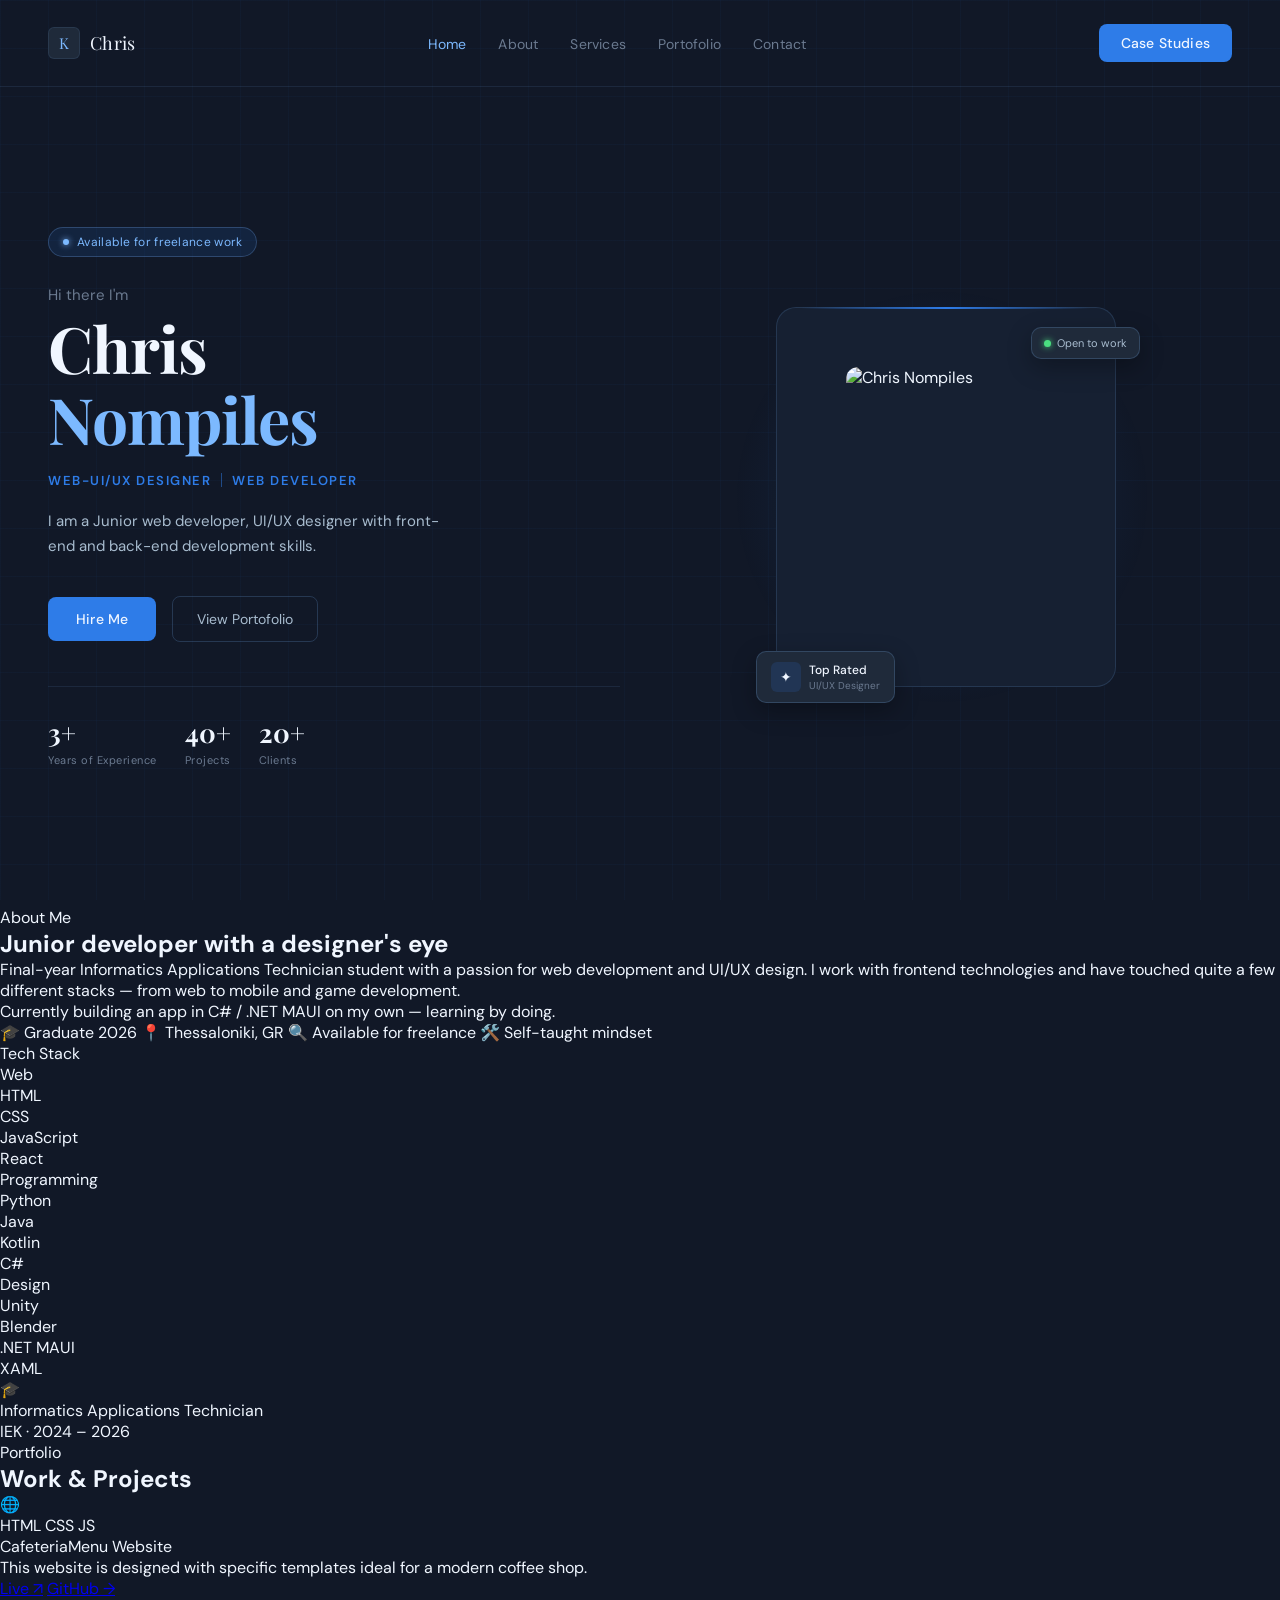
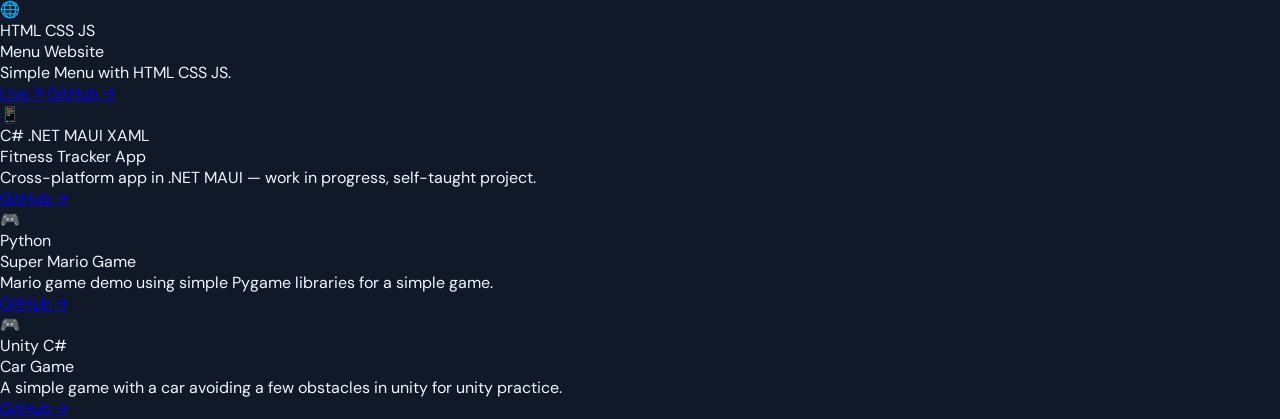
==== index.html @ e045b1a7 "add portofolio section and connect links ul class" ====
<!DOCTYPE html>
<html lang="en">
<head>
    <meta charset="UTF-8">
    <meta name="viewport" content="width=device-width, initial-scale=1.0">
    <title>Chris Nompiles - Web Developer + Designer</title>
    <link href="https://fonts.googleapis.com/css2?family=DM+Sans:wght@300;400;500;600&family=Playfair+Display:wght@700&display=swap" rel="stylesheet">
    <link rel="stylesheet" href="style.css">
</head>

<body>

    <!-- Navbar -->
    <nav>
        <div class="nav-logo">
            <div class="logo-mark">K</div>
            <span class="logo-text">Chris</span>
        </div>

        <ul class="nav-links">
            <li><a href="#" class="active">Home</a></li>
            <li><a href="#about">About</a></li>
            <li><a href="#">Services</a></li>
            <li><a href="#portofolio">Portofolio</a></li>
            <li><a href="#">Contact</a></li>
        </ul>

        <button class="nav-cta">Case Studies</button>
    </nav>

    <!-- Hero Section -->
    <section class="hero">
        <div class="hero-left">
            <div class="hero-tag">Available for freelance work</div>
            <p class="hero-greeting">Hi there I'm</p>
            <h1 class="hero-name">Chris <br><span>Nompiles</span></h1>
            
            <div class="hero-role">
                <span>Web-UI/UX Designer</span>
                <div class="role-divider"></div>
                <span>Web Developer</span>
            </div>
            <p class="hero-desc">I am a Junior web developer, UI/UX designer with front-end and back-end development skills.</p>
            
            <div class="hero-buttons">
                <button class="btn-primary">Hire Me</button>
                <button class="btn-ghost">View Portofolio</button>
            </div>

            <div class="hero-stats">
                <div class="stat-item">
                    <span class="stat-num">3+</span>
                    <span class="stat-label">Years of Experience</span>
                </div>

                <div class="stat-item">
                    <span class="stat-num">40+</span>
                    <span class="stat-label">Projects</span>
                </div>

                <div class="stat-item">
                    <span class="stat-num">20+</span>
                    <span class="stat-label">Clients</span>
                </div>   
            </div>
        </div>

        <div class="hero-right">
            <div class="avatar-frame">
                <div class="avatar-bg"></div>
                <div class="avatar-placeholder">
                    <img src="images/MyPhoto.jpg" class="avatar-img" alt="Chris Nompiles">
                </div>
                <div class="badge-float">
                    <div class="badge-icon">✦</div>
                    <div class="badge-text">
                        <span class="badge-title">Top Rated</span>
                        <span class="badge-sub">UI/UX Designer</span>
                    </div>
                </div>
                <div class="badge-float2">
                    <div class="dot-green"></div>
                    <span class="available-text">Open to work</span>
                </div>
            </div>
        </div>
    </section>

    <!-- about section -->

    <section class="about" id="about">
        <div class="about-left">
            <div class="section-label">About Me</div>
            <h2>Junior developer with a <span>designer's eye</span></h2>
            <p>Final-year Informatics Applications Technician student with a passion for web development and UI/UX design. I work with frontend technologies and have touched quite a few different stacks — from web to mobile and game development.</p>
            <p>Currently building an app in C# / .NET MAUI on my own — learning by doing.</p>
            <div class="about-tags">
                <span class="tag">🎓 Graduate 2026</span>
                <span class="tag">📍 Thessaloniki, GR</span>
                <span class="tag">🔍 Available for freelance</span>
                <span class="tag">🛠️ Self-taught mindset</span>
            </div>
        </div>

        <div class="about-right">
            <div class="skills-title">Tech Stack</div>

            <div class="skill-group">
                <div class="skill-group-label">Web</div>
                <div class="skill-chips">
                    <div class="skill-chip"><div class="skill-dot"></div>HTML</div>
                    <div class="skill-chip"><div class="skill-dot"></div>CSS</div>
                    <div class="skill-chip"><div class="skill-dot"></div>JavaScript</div>
                    <div class="skill-chip"><div class="skill-dot"></div>React</div>
                </div>
            </div>

            <div class="skill-group">
                <div class="skill-group-label">Programming</div>
                <div class="skill-chips">
                    <div class="skill-chip"><div class="skill-dot"></div>Python</div>
                    <div class="skill-chip"><div class="skill-dot"></div>Java</div>
                    <div class="skill-chip"><div class="skill-dot"></div>Kotlin</div>
                    <div class="skill-chip"><div class="skill-dot"></div>C#</div>
                </div>
            </div>

            <div class="skill-group">
                <div class="skill-group-label">Design</div>
                <div class="skill-chips">
                    <div class="skill-chip"><div class="skill-dot"></div>Unity</div>
                    <div class="skill-chip"><div class="skill-dot"></div>Blender</div>
                    <div class="skill-chip"><div class="skill-dot"></div>.NET MAUI</div>
                    <div class="skill-chip"><div class="skill-dot"></div>XAML</div>
                </div>
            </div>

            <div class="edu-card">
                <div class="edu-icon">🎓</div>
                <div class="edu-info">
                    <div class="edu-title">Informatics Applications Technician</div>
                    <div class="edu-sub">IEK · 2024 – 2026</div>
                </div>
            </div>
        </div>
    </section>

    <!-- Portοfolio section -->
    <section class="portofolio" id="portofolio">
        <div class="portofolio-header">
            <div>
                <div class="section-label">Portfolio</div>
                <h2>Work &amp; <span>Projects</span></h2>
            </div>
        </div>

        <div class="portofolio-grid">

            <!-- project 1 -->
            
            <div class="project-card">
                <div class="project-thumb c1">
                    <div class="thumb-icon">🌐</div>
                    <div class="project-thumb-overlay"></div>
                </div>
                <div class="project-info">
                    <div class="project-tags">
                        <span class="project-tag">HTML</span>
                        <span class="project-tag">CSS</span>
                        <span class="project-tag">JS</span>
                    </div>
                    <div class="project-title">CafeteriaMenu Website</div>

                    <div class="project-desc">This website is designed with specific templates ideal for a modern coffee shop.</div>
                    <div class="project-links">
                        <a href="https://web-cafeteria-menu.netlify.app/" class="project-link">Live ↗</a>
                        <a href="https://github.com/CNompiles/CafeteriaMenu" class="project-link secondary">GitHub →</a>
                    </div>
                </div>
            </div>

            <!-- project 2 -->
            
            <div class="project-card">
                <div class="project-thumb c2">
                    <div class="thumb-icon">🌐</div>
                    <div class="project-thumb-overlay"></div>
                </div>
                <div class="project-info">
                    <div class="project-tags">
                        <span class="project-tag">HTML</span>
                        <span class="project-tag">CSS</span>
                        <span class="project-tag">JS</span>
                    </div>
                    <div class="project-title">Menu Website</div>

                    <div class="project-desc">Simple Menu with HTML CSS JS.</div>
                    <div class="project-links">
                        <a href="https://project-our-menu.netlify.app/" class="project-link">Live ↗</a>
                        <a href="https://github.com/CNompiles/ProjectOurMenu" class="project-link secondary">GitHub →</a>
                    </div>
                </div>
            </div>
            
            <!-- project 3 -->
            
            <div class="project-card">
                <div class="project-thumb c3">
                    <div class="thumb-icon">📱</div>
                    <div class="project-thumb-overlay"></div>
                </div>
                <div class="project-info">
                    <div class="project-tags">
                        <span class="project-tag">C#</span>
                        <span class="project-tag">.NET MAUI</span>
                        <span class="project-tag">XAML</span>
                    </div>
                    <div class="project-title">Fitness Tracker App</div>

                    <div class="project-desc">Cross-platform app in .NET MAUI — work in progress, self-taught project.</div>
                    <div class="project-links">
                        <a href="https://github.com/CNompiles/FitnessApp" class="project-link">GitHub →</a>
                    </div>
                </div>
            </div>

            <!-- project 4 -->
            
            <div class="project-card">
                <div class="project-thumb c4">
                    <div class="thumb-icon">🎮</div>
                    <div class="project-thumb-overlay"></div>
                </div>
                <div class="project-info">
                    <div class="project-tags">
                        <span class="project-tag">Python</span>
                    </div>
                    <div class="project-title">Super Mario Game</div>

                    <div class="project-desc">Mario game demo using simple Pygame libraries for a simple game.</div>
                    <div class="project-links">
                        <a href="https://github.com/CNompiles/MarioGame" class="project-link">GitHub →</a>
                    </div>
                </div>
            </div>

            <!-- project 5 -->
            
            <div class="project-card">
                <div class="project-thumb c5">
                    <div class="thumb-icon">🎮</div>
                    <div class="project-thumb-overlay"></div>
                </div>
                <div class="project-info">
                    <div class="project-tags">
                        <span class="project-tag">Unity</span>
                        <span class="project-tag">C#</span>
                    </div>
                    <div class="project-title">Car Game</div>

                    <div class="project-desc">A simple game with a car avoiding a few obstacles in unity for unity practice.</div>
                    <div class="project-links">
                        <a href="https://github.com/CNompiles/UnityDemoCar" class="project-link">GitHub →</a>
                    </div>
                </div>
            </div>
        </div>
    </section>
</body>
</html>
---- style.css ----
/* css variables */

:root {
    --bg-primary: #111827;
    --bg-secondary: #1F2A3A;
    --bg-card: #162032;
    --accent: #2E7CE8;
    --accent-light: #7CB9FF;
    --text-primary: #F0F6FF;
    --text-muted: #6B7A90;
    --text-mid: #A8BCCF;
}

/* reset and base */

*, *::before, *::after {
    margin: 0;
    padding: 0;
    box-sizing: border-box;
}

/* body */

body {
    background: var(--bg-primary);
    color: var(--text-primary);
    font-family: 'DM Sans', sans-serif;
    min-height: 100vh;
    overflow-x: hidden;
}

/*  Subtle grid background */

body::before {
    content: "";
    position: fixed;
    inset: 0;
    background-image: 
        linear-gradient(to right, rgba(46, 124, 232, 0.04) 1px, transparent 1px),
        linear-gradient(to bottom, rgba(46, 124, 232, 0.04) 1px, transparent 1px);
    background-size: 48px 48px;
    pointer-events: none;
    z-index: 0;
}

/* nav */

nav {
    position: relative;
    z-index: 10;
    display: flex;
    align-items: center;
    justify-content: space-between;
    padding: 24px 48px;
    border-bottom: 0.5px solid rgba(124, 185, 255, 0.1);
}

.nav-logo {
    display: flex;
    align-items: center;
    gap: 10px;
}

.logo-mark {
    width: 32px;
    height: 32px;
    background: var(--bg-secondary);
    border: 0.5px solid rgba(124, 185, 255, 0.1);
    border-radius: 6px;
    display: flex;
    align-items: center;
    justify-content: center;
    font-family: 'Playfair Display', serif;
    font-size: 15px;
    color: var(--accent-light);
}

.logo-text {
    font-family: 'Playfair Display', serif;
    font-size: 18px;
    color: var(--text-primary);
    letter-spacing: 0.3px;
}

.nav-links {
    display: flex;
    align-items: center;
    gap: 32px;
    list-style: none;
}

.nav-links a {
    text-decoration: none;
    font-size: 14px;
    color: var(--text-muted);
    transition: color 0.2;
    letter-spacing: 0.2px;
}

.nav-links a.active {color: var(--accent-light);}
.nav-links a:hover {color: var(--text-mid);}

.nav-cta {
    background: var(--accent);
    color: var(--text-primary);
    border: none;
    padding: 10px 22px;
    border-radius: 8px;
    font-family: 'DM Sans', sans-serif;
    font-size: 14px;
    font-weight: 500;
    cursor: pointer;
    transition: background 0.2s, transform 0.15s;
    letter-spacing: 0.2px;
}

.nav-cta:hover {
    background: #3E8CF5;
    transform: translateY(-1px);
}

/* hero */

.hero {
    position: relative;
    z-index: 1;
    display: grid;
    grid-template-columns: 1fr 1fr;
    align-items: center;
    min-height: calc(100vh - 80px);
    padding: 0 48px;
    gap: 40px;
}

 /* Glow blob behind avatar */

.hero::after {
    content: "";
    position: absolute;
    right: 10%;
    top: 50%;
    transform: translateY(-50%);
    width: 420px;
    height: 420px;
    background: radial-gradient(circle, rgba(46, 124, 232, 0.14) 0%, transparent 70%);
    pointer-events: none;
    border-radius: 50%;
}

.hero-left {
    padding: 60px 0;
}

/* hero tag */

.hero-tag {
    display: inline-flex;
    align-items: center;
    gap: 8px;
    padding: 6px 14px;
    background: rgba(46, 124, 232, 0.12);
    border: 0.5px solid rgba(124, 185, 255, 0.25);
    border-radius: 20px;
    font-size: 12px;
    color: var(--accent-light);
    letter-spacing: 0.3px;
    margin-bottom: 28px;
    animation: fadeUp 0.6s ease both;
}

.hero-tag::before {
    content: "";
    width: 6px;
    height: 6px;
    border-radius: 50%;
    background: var(--accent-light);
    box-shadow: 0 0 6px var(--accent-light);
    animation: pulse 1.5s ease infinite;
}

/* hero text */

.hero-greeting {
    font-size: 15px;
    color: var(--text-muted);
    margin-bottom: 8px;
    font-weight: 400;
    animation: fadeUp 0.6s 0.1s ease both;
}

.hero-name {
    font-family: 'Playfair Display', serif;
    font-size: clamp(42px, 5vw, 68px);
    font-weight: 700;
    line-height: 1.1;
    color: var(--text-primary);
    letter-spacing: -1px;
    margin-bottom: 18px;
    animation: fadeUp 0.6s 0.2s ease both;
}

.hero-name span {
    color: var(--accent-light);
}

.hero-role {
    display: flex;
    align-items: center;
    gap: 10px;
    font-size: 13px;
    font-weight: 600;
    letter-spacing: 1.5px;
    text-transform: uppercase;
    color: var(--accent);
    margin-bottom: 20px;
    animation: fadeUp 0.6s 0.3s ease both;
}

.role-divider {
    width: 1px;
    height: 14px;
    background: var(--accent);
    opacity: 0.5;
}

.hero-desc {
    font-size: 15px;
    line-height: 1.7;
    color: var(--text-mid);
    max-width: 400px;
    margin-bottom: 36px;
    animation: fadeUp 0.6s 0.35s ease both;
}

/* Buttons */

.hero-buttons {
    display: flex;
    align-items: center;
    gap: 16px;
    animation: fadeUp 0.6s 0.45s ease both;
}

.btn-primary {
    background: var(--accent);
    color: var(--text-primary);
    border: none;
    padding: 13px 28px;
    border-radius: 8px;
    font-family: 'DM Sans', sans-serif;
    font-size: 14px;
    font-weight: 500;
    cursor: pointer;
    transition: background 0.2s, transform 0.15s;
    letter-spacing: 0.2px;
}

.btn-primary:hover {
    background: #3E8CF5;
    transform: translateY(-1px);
}

.btn-secondary {
    background: transparent;
    color: var(--text-mid);
    border: 0.5px solid rgba(124, 185, 255, 0.2);
    padding: 13px 24px;
    border-radius: 8px;
    font-family: 'DM Sans', sans-serif;
    font-size: 14px;
    font-weight: 400;
    cursor: pointer;
    transition: background 0.2s, color 0.2s;
}

.btn-ghost {
    background: transparent;
    color: var(--text-mid);
    border: 0.5px solid rgba(124,185,255,0.2);
    padding: 13px 24px;
    border-radius: 8px;
    font-family: 'DM Sans', sans-serif;
    font-size: 14px;
    font-weight: 400;
    cursor: pointer;
    transition: border-color 0.2s, color 0.2s;
}


.btn-ghost:hover {
    background: rgba(124, 185, 255, 0.5);
    color: var(--text-primary);
}

/* stats */

.hero-stats {
    display: flex;
    gap: 28px;
    margin-top: 44px;
    padding-top: 28px;
    border-top: 0.5px solid rgba(124, 185, 255, 0.1);
    animation: fadeUp 0.6s 0.55s ease both;
}

.stat-item {
    display: flex;
    flex-direction: column;
    gap: 3px;
}

.stat-num {
    font-family: 'Playfair Display', serif;
    font-size: 26px;
    font-weight: 700;
    color: var(--text-primary);
}

.stat-label {
    font-size: 11px;
    color: var(--text-muted);
    letter-spacing: 0.5px;
}

/* Avatar card */

.hero-right {
    display: flex;
    justify-content: center;
    align-items: center;
    position: relative;
    z-index: 2;
    animation: fadeUp 0.7s 0.2s ease both;
}

.avatar-frame {
    position: relative;
    width: 340px;
    height: 380px;
}

.avatar-bg {
    position: absolute;
    inset: 0;
    background: var(--bg-card);
    border: 0.5px solid rgba(124, 185, 255, 0.15);
    border-radius: 20px;
}

.avatar-bg::before {
    content: '';
    position: absolute;
    top: -1px;
    left: 24px;
    right: 24px;
    height: 2px;
    background: linear-gradient(90deg, transparent, var(--accent), transparent);
    border-radius: 2px;
}

.avatar-placeholder {
    position: absolute;
    inset: 0;
    display: flex;
    flex-direction: column;
    align-items: center;
    justify-content: center;
    gap: 16px;
}

.avatar-circle {
    width: 120px;
    height: 120px;
    border-radius: 50%;
    background: linear-gradient(135deg, var(--bg-secondary), #253550);
    border: 2px solid rgba(124, 185, 255, 0.2);
    display: flex;
    align-items: center;
    justify-content: center;
    font-family: 'Playfair Display', serif;
    font-size: 36px;
    font-weight: 700;
    color: var(--accent-light);
}

.avatar-img {
    width: 200px;
    height: 260px;
    object-fit: cover;
    border-radius: 12px;
}

.avatar-label {
    font-size: 13px;
    color: var(--text-muted);
    font-style: italic;
}

/* Floating badges */

.badge-float {
    position: absolute;
    bottom: -16px;
    left: -20px;
    background: var(--bg-secondary);
    border: 0.5px solid rgba(124, 185, 255, 0.2);
    border-radius: 10px;
    padding: 10px 14px;
    display: flex;
    align-items: center;
    gap: 8px;
    box-shadow: 0 8px 24px rgba(0, 0, 0, 0.3);
}

.badge-icon {
    width: 30px;
    height: 30px;
    background: rgba(46, 124, 232, 0.15);
    border-radius: 6px;
    display: flex;
    align-items: center;
    justify-content: center;
    font-size: 14px;
}

.badge-text {
    display: flex;
    flex-direction: column;
    gap: 1px;
}

.badge-title {
    font-size: 12px;
    font-weight: 500;
    color: var(--text-primary);
}

.badge-sub {
    font-size: 10px;
    color: var(--text-muted);
}

.badge-float2 {
    position: absolute;
    top: 20px;
    right: -24px;
    background: var(--bg-secondary);
    border: 0.5px solid rgba(124, 185, 255, 0.2);
    border-radius: 10px;
    padding: 8px 12px;
    display: flex;
    align-items: center;
    gap: 6px;
    box-shadow: 0 8px 24px rgba(0, 0, 0, 0.3);
}

.dot-green {
    width: 7px;
    height: 7px;
    border-radius: 50%;
    background: #4ade80;
    box-shadow: 0 0 6px #4ade80;
}

.available-text {
    font-size: 11px;
    color: var(--text-mid);
}

/* Animations */

@keyframes fadeUp {
    from {
        opacity: 0;
        transform: translateY(16px);
}
    to {
        opacity: 1;
        transform: translateY(0);
    }
}

@keyframes pulse {
    0%, 100% { opacity: 1; }
    50%       { opacity: 0.4; }
}
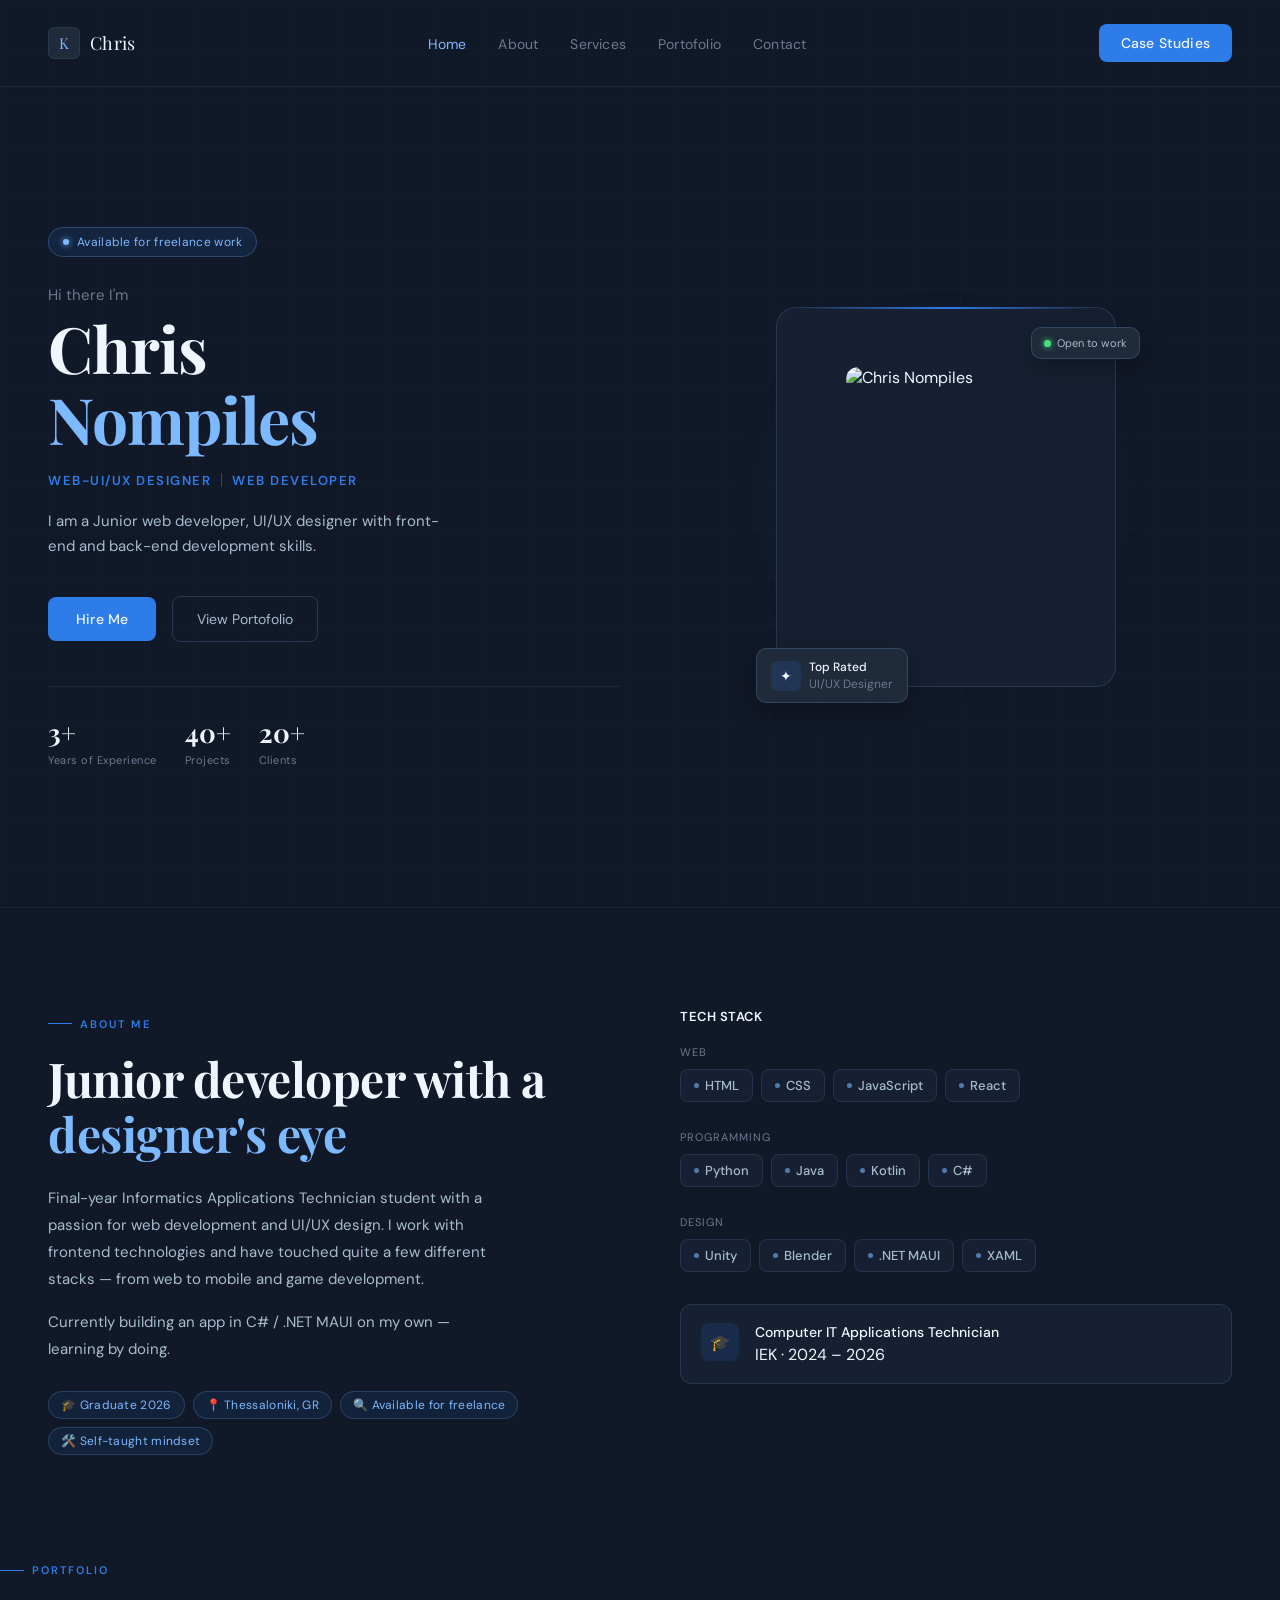
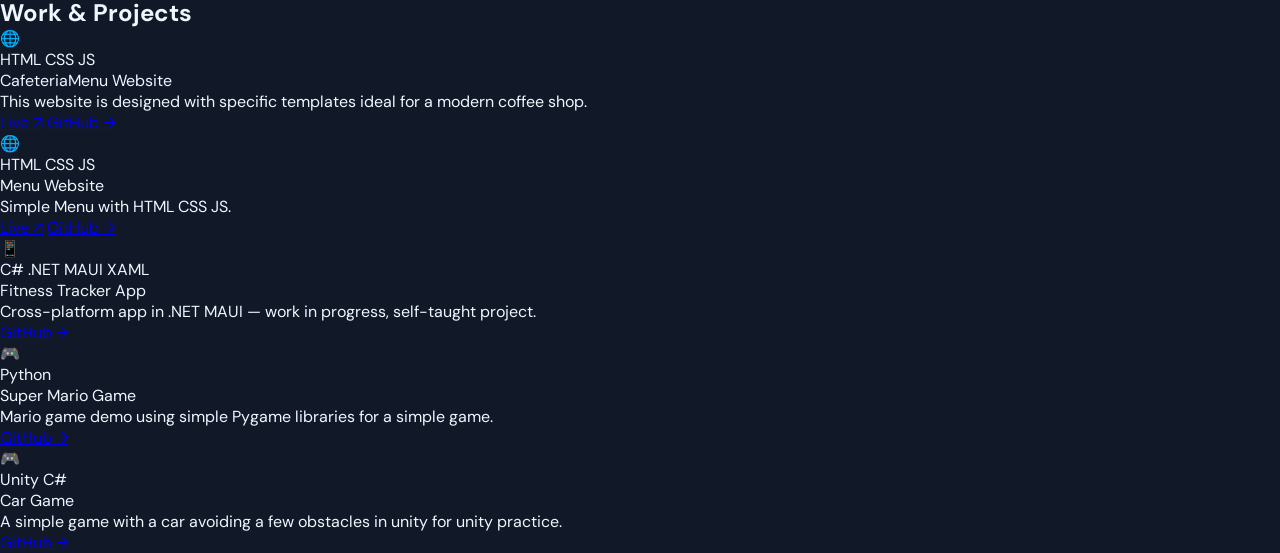
==== commit 9e2ac6ac: "Edit edu sub" ====
--- a/index.html
+++ b/index.html
@@ -138,7 +138,7 @@
             <div class="edu-card">
                 <div class="edu-icon">🎓</div>
                 <div class="edu-info">
-                    <div class="edu-title">Informatics Applications Technician</div>
+                    <div class="edu-title">Computer IT Applications Technician</div>
                     <div class="edu-sub">IEK · 2024 – 2026</div>
                 </div>
             </div>
--- a/style.css
+++ b/style.css
@@ -483,4 +483,166 @@
 @keyframes pulse {
     0%, 100% { opacity: 1; }
     50%       { opacity: 0.4; }
-}+}
+
+/* About Section */
+
+.about {
+    position: relative;
+    z-index: 1;
+    padding: 100px 48px;
+    display: grid;
+    grid-template-columns: 1fr 1fr;
+    gap: 80px;
+    align-items: start;
+    border-top: 0.5px solid rgba(124, 185, 255, 0.08);
+}
+
+.section-label {
+    display: inline-flex;
+    align-items: center;
+    gap: 8px;
+    font-size: 11px;
+    font-weight: 600;
+    letter-spacing: 2px;
+    text-transform: uppercase;
+    color: var(--accent);
+    margin-bottom: 20px;
+}
+
+.section-label::before {
+    content: "";
+    width: 24px;
+    height: 1px;
+    background: var(--accent);
+}
+
+.about-left h2 {
+    font-family: 'Playfair Display', serif;
+    font-size: clamp(32px, 4vw, 48px);
+    line-height: 1.15;
+    letter-spacing: -0.5px;
+    margin-bottom: 24px;
+    color: var(--text-primary);
+}
+
+.about-left h2 span {
+    color: var(--accent-light);
+}
+
+.about-left p {
+    font-size: 15px;
+    line-height: 1.8;
+    color: var(--text-mid);
+    margin-bottom: 16px;
+    max-width: 460px;
+}
+
+.about-tags {
+    display: flex;
+    flex-wrap: wrap;
+    gap: 8px;
+    margin-top: 28px;
+}
+
+.tag {
+    padding: 5px 12px;
+    background: rgba(46, 124, 232, 0.1);
+    border: 0.5px solid rgba(124, 185, 255, 0.2);
+    border-radius: 20px;
+    font-size: 12px;
+    color: var(--accent-light);
+    letter-spacing: 0.3px;
+}
+
+.skills-title {
+    font-size: 13px;
+    font-weight: 600;
+    color: var(--text-primary);
+    letter-spacing: 0.5px;
+    margin-bottom: 20px;
+    text-transform: uppercase;
+}
+
+.skill-group {
+    margin-bottom: 28px;
+}
+
+.skill-group-label {
+    font-size: 11px;
+    color: var(--text-muted);
+    letter-spacing: 1px;
+    text-transform: uppercase;
+    margin-bottom: 10px;
+}
+
+.skill-chips {
+    display: flex;
+    flex-wrap: wrap;
+    gap: 8px;
+}
+
+.skill-chip {
+    display: flex;
+    align-items: center;
+    gap: 6px;
+    padding: 7px 13px;
+    background: var(--bg-card);
+    border: 0.5px solid rgba(124, 185, 255, 0.12);
+    border-radius: 8px;
+    font-size: 13px;
+    color: var(--text-mid);
+    font-weight: 500;
+    transition: border-color 0.2s, color 0.2s;
+}
+
+.skill-chip-hover {
+    border-color: rgba(124, 185, 255, 0.35);
+    color: var(--text-primary);
+}
+
+.skill-dot {
+    width: 5px;
+    height: 5px;
+    border-radius: 50%;
+    background: var(--accent-light);
+    opacity: 0.6;
+}
+
+/* Education card */
+
+.edu-card {
+    margin-top: 32px;
+    padding: 18px 20px;
+    background: var(--bg-card);
+    border: 0.5px solid rgba(124, 185, 255, 0.15);
+    border-radius: 12px;
+    display: flex;
+    gap: 16px;
+    align-items: flex-start;
+}
+
+.edu-icon {
+    width: 38px;
+    height: 38px;
+    background: rgba(46, 124, 232, 0.12);
+    border-radius: 8px;
+    display: flex;
+    align-items: center;
+    justify-content: center;
+    font-size: 16px;
+    flex-shrink: 0;
+}
+
+.edu-title {
+    font-size: 14px;
+    font-weight: 500;
+    color: var(--text-primary);
+    margin-bottom: 3px;
+}
+
+.badge-sub {
+    font-size: 12px;
+    color: var(--text-muted);
+}
+
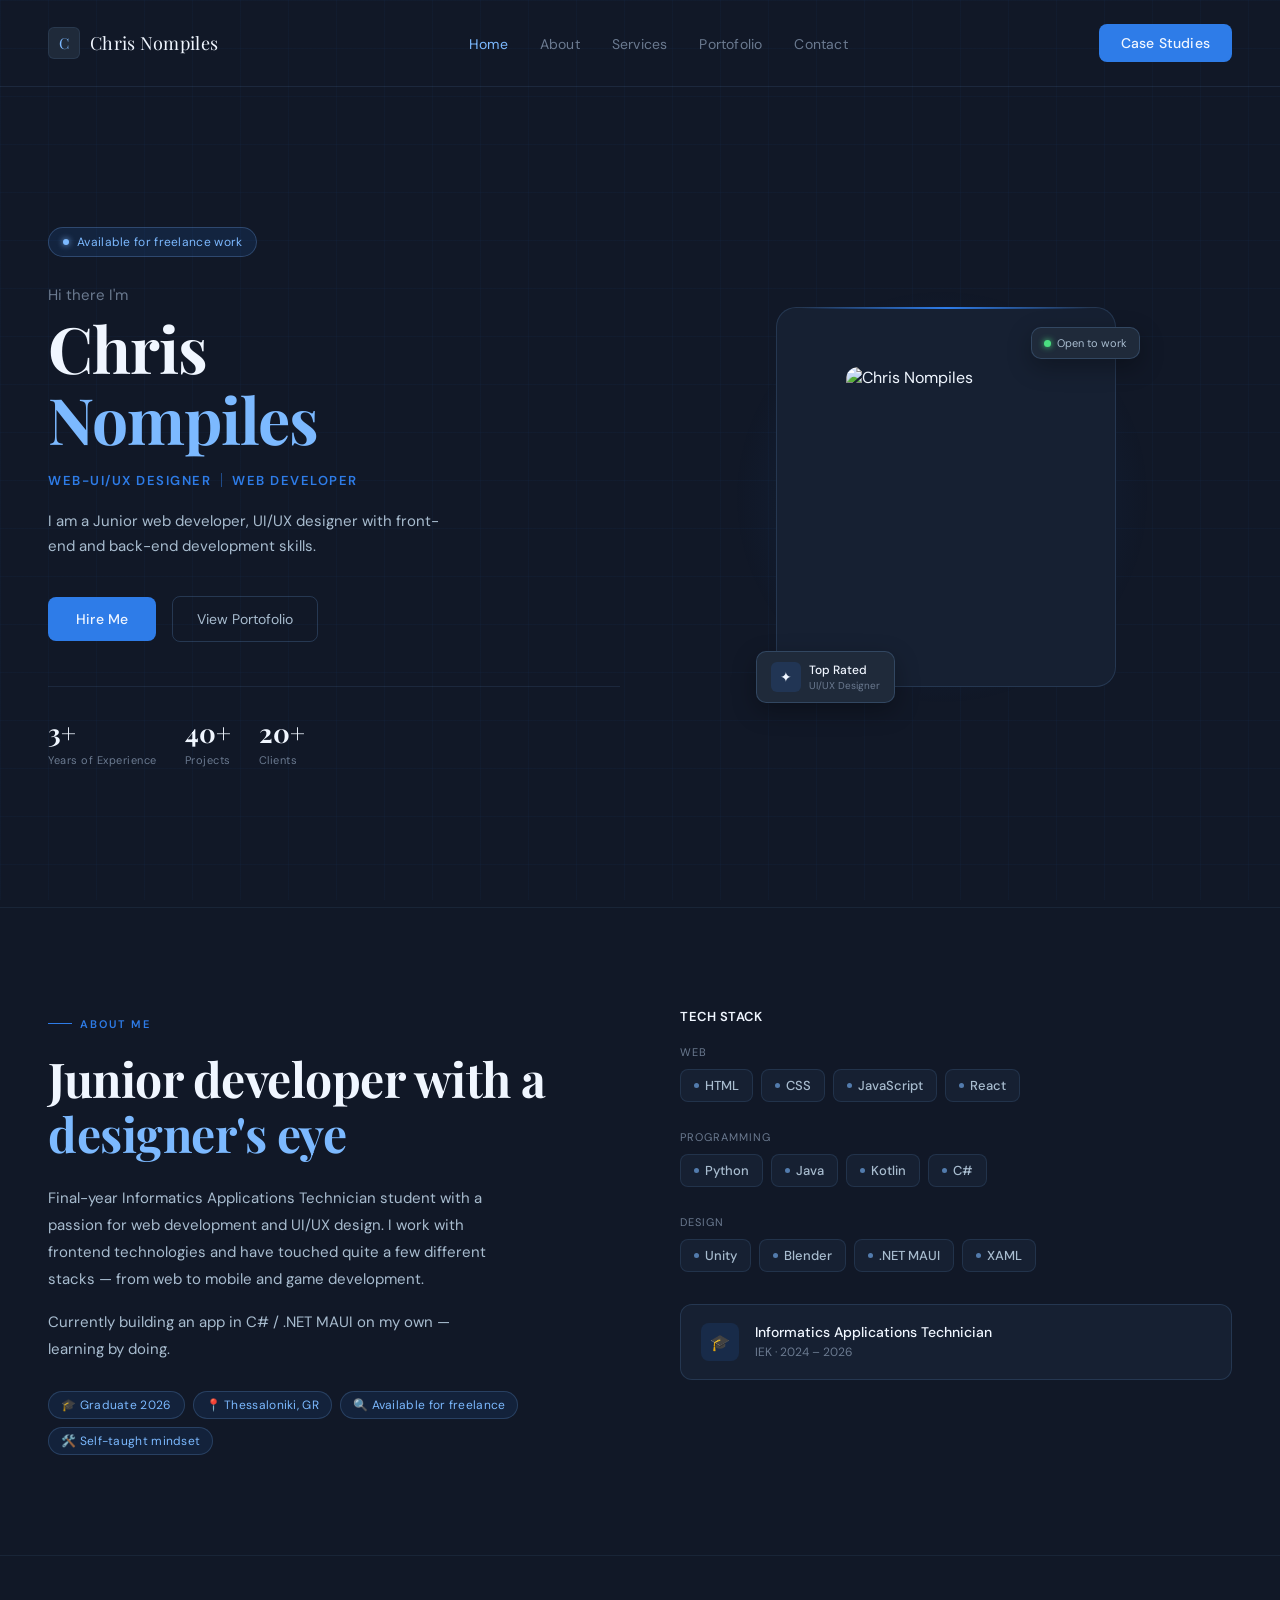
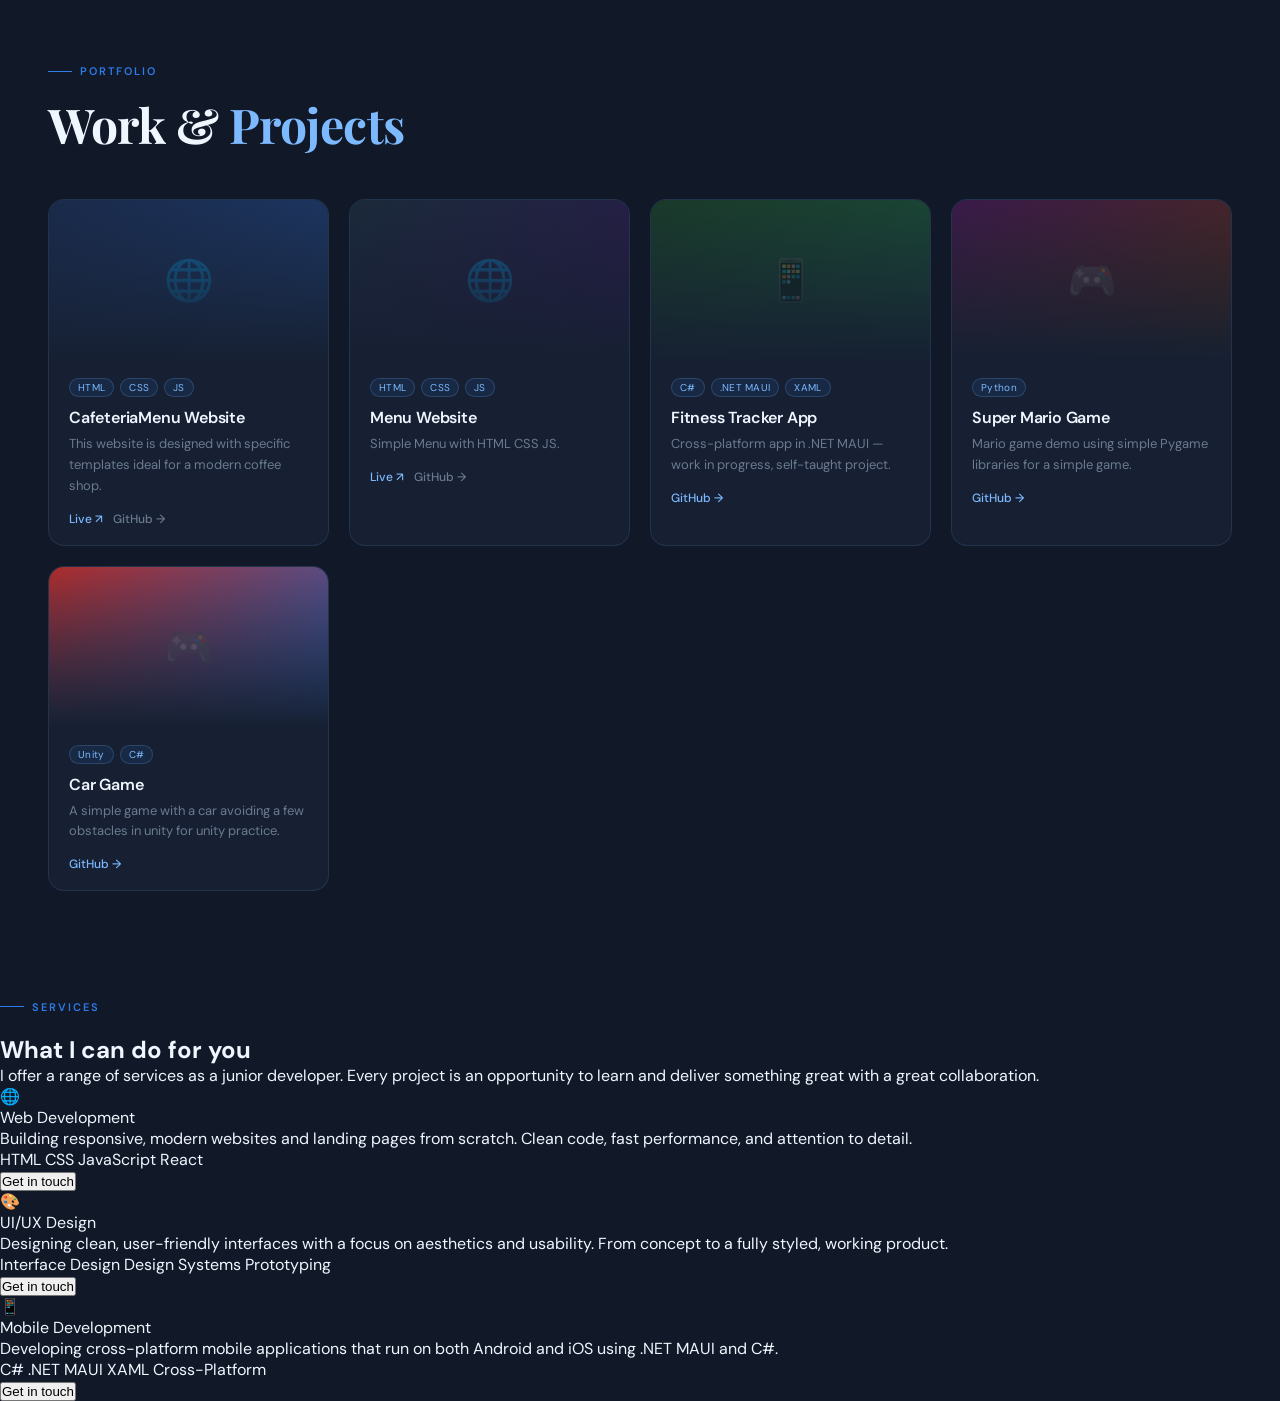
==== commit 1d74741b: "add services section" ====
--- a/index.html
+++ b/index.html
@@ -13,8 +13,8 @@
     <!-- Navbar -->
     <nav>
         <div class="nav-logo">
-            <div class="logo-mark">K</div>
-            <span class="logo-text">Chris</span>
+            <div class="logo-mark">C</div>
+            <span class="logo-text">Chris Nompiles</span>
         </div>
 
         <ul class="nav-links">
@@ -138,7 +138,7 @@
             <div class="edu-card">
                 <div class="edu-icon">🎓</div>
                 <div class="edu-info">
-                    <div class="edu-title">Computer IT Applications Technician</div>
+                    <div class="edu-title">Informatics Applications Technician</div>
                     <div class="edu-sub">IEK · 2024 – 2026</div>
                 </div>
             </div>
@@ -266,5 +266,59 @@
             </div>
         </div>
     </section>
+
+    <!-- Services Section -->
+
+    <section class="services" id="services">
+        <div class="services-header">
+            <div class="section-label">Services</div>
+            <h2>What I can <span>do for you</span></h2>
+            <p>I offer a range of services as a junior developer. Every project is an opportunity to learn and deliver something great with a great collaboration.</p>
+        </div>
+
+        <div class="services-grid">
+
+            <!-- web development -->
+            <div class="services-card">
+                <div class="services-icon">🌐</div>
+                <div class="services-title">Web Development</div>
+                <div class="services-desc">Building responsive, modern websites and landing pages from scratch. Clean code, fast performance, and attention to detail.</div>
+                <div class="services-tags">
+                    <span class="services-tag">HTML</span>
+                    <span class="services-tag">CSS</span>
+                    <span class="services-tag">JavaScript</span>
+                    <span class="services-tag">React</span>
+                </div>
+                <button class="services-btn">Get in touch</button>
+            </div>
+
+            <!-- UI/UX Design -->
+            <div class="services-card">
+                <div class="services-icon">🎨</div>
+                <div class="services-title">UI/UX Design</div>
+                <div class="services-desc">Designing clean, user-friendly interfaces with a focus on aesthetics and usability. From concept to a fully styled, working product.</div>
+                <div class="services-tags">
+                    <span class="services-tag">Interface Design</span>
+                    <span class="services-tag">Design Systems</span>
+                    <span class="services-tag">Prototyping</span>
+                </div>
+                <button class="services-btn">Get in touch</button>
+            </div>
+
+            <!-- Mobile Development -->
+            <div class="services-card">
+                <div class="services-icon">📱</div>
+                <div class="services-title">Mobile Development</div>
+                <div class="services-desc">Developing cross-platform mobile applications that run on both Android and iOS using .NET MAUI and C#.</div>
+                <div class="services-tags">
+                    <span class="services-tag">C#</span>
+                    <span class="services-tag">.NET MAUI</span>
+                    <span class="services-tag">XAML</span>
+                    <span class="services-tag">Cross-Platform</span>
+                </div>
+                <button class="services-btn">Get in touch</button>
+            </div>
+        </div>
+    </section>
 </body>
 </html>
--- a/style.css
+++ b/style.css
@@ -596,7 +596,7 @@
     transition: border-color 0.2s, color 0.2s;
 }
 
-.skill-chip-hover {
+.skill-chip:hover {
     border-color: rgba(124, 185, 255, 0.35);
     color: var(--text-primary);
 }
@@ -641,8 +641,141 @@
     margin-bottom: 3px;
 }
 
-.badge-sub {
+.edu-sub {
     font-size: 12px;
     color: var(--text-muted);
 }
 
+/* Portfolio Section */
+
+.portofolio {
+    position: relative;
+    z-index: 1;
+    padding: 100px 48px;
+    border-top: 0.5px solid rgba(124, 185, 255, 0.08);
+}
+
+.portofolio-header {
+    display: flex;
+    align-items: flex-end;
+    justify-content: space-between;
+    margin-bottom: 48px;
+}
+
+.portofolio-header h2 {
+    font-family: 'Playfair Display', serif;
+    font-size: clamp(32px, 4vw, 48px);
+    letter-spacing: -0.5px;
+    line-height: 1.1;
+}
+
+.portofolio-header h2 span {
+    color: var(--accent-light);
+}
+
+.portofolio-grid {
+    display: grid;
+    grid-template-columns: repeat(4, 1fr);
+    gap: 20px;
+}
+
+/* Project Cards */
+
+.project-card {
+    background: var(--bg-card);
+    border: 0.5px solid rgba(124, 185, 255, 0.12);
+    border-radius: 16px;
+    overflow: hidden;
+    transition: transform 0.2s, box-shadow 0.2s;
+    cursor: pointer;
+}
+
+.project-card:hover {
+    border-color: rgba(124, 185, 255, 0.35);
+    transform: translateY(-3px);
+}
+
+.project-thumb {
+    height: 160px;
+    position: relative;
+    display: flex;
+    align-items: center;
+    justify-content: center;
+}
+
+.project-thumb.c1 { background: linear-gradient(135deg, #1a2a4a, #1e3a6a);}
+.project-thumb.c2 { background: linear-gradient(135deg, #1a2a3a, #2a1a4a);}
+.project-thumb.c3 { background: linear-gradient(135deg, #1a3a2a, #1a4a3a);}
+.project-thumb.c4 { background: linear-gradient(135deg, #3a1a4a, #4a2a1a);}
+.project-thumb.c5 { background: linear-gradient(135deg, #ac2c2c, #2e5eb0);}
+
+.thumb-icon {
+    font-size: 40px;
+    opacity: 0.4;
+}
+
+.project-thumb-overlay {
+    position: absolute;
+    inset: 0;
+    background: linear-gradient(to top, var(--bg-card), transparent);
+}
+
+.project-info {
+    padding: 18px 20px;
+}
+
+.project-tags  {
+    display: flex;
+    gap: 6px;
+    flex-wrap: wrap;
+    margin-bottom: 10px;
+}
+
+.project-tag {
+    font-size: 10px;
+    padding: 2px 8px;
+    background: rgba(46, 124, 232, 0.1);
+    border: 0.5px solid rgba(124, 185, 255, 0.2);
+    border-radius: 20px;
+    color: var(--accent-light);
+    letter-spacing: 0.3px;
+}
+
+.project-title {
+    font-size: 16px;
+    font-weight: 600;
+    color: var(--text-primary);
+    margin-bottom: 6px;
+    letter-spacing: -0.2px;
+}
+
+.project-desc {
+    font-size: 13px;
+    color: var(--text-muted);
+    line-height: 1.6;
+    margin-bottom: 14px;
+}
+
+.project-links {
+    display: flex;
+    gap: 10px;
+}
+
+.project-link {
+    font-size: 12px;
+    color: var(--accent-light);
+    text-decoration: none;
+    font-weight: 500;
+    display: flex;
+    align-items: center;
+    gap: 4px;
+    transition: color 0.2s;
+}
+
+.project-link:hover {
+    opacity: 0.7;
+}
+
+.project-link.secondary {
+    color: var(--text-muted);
+}
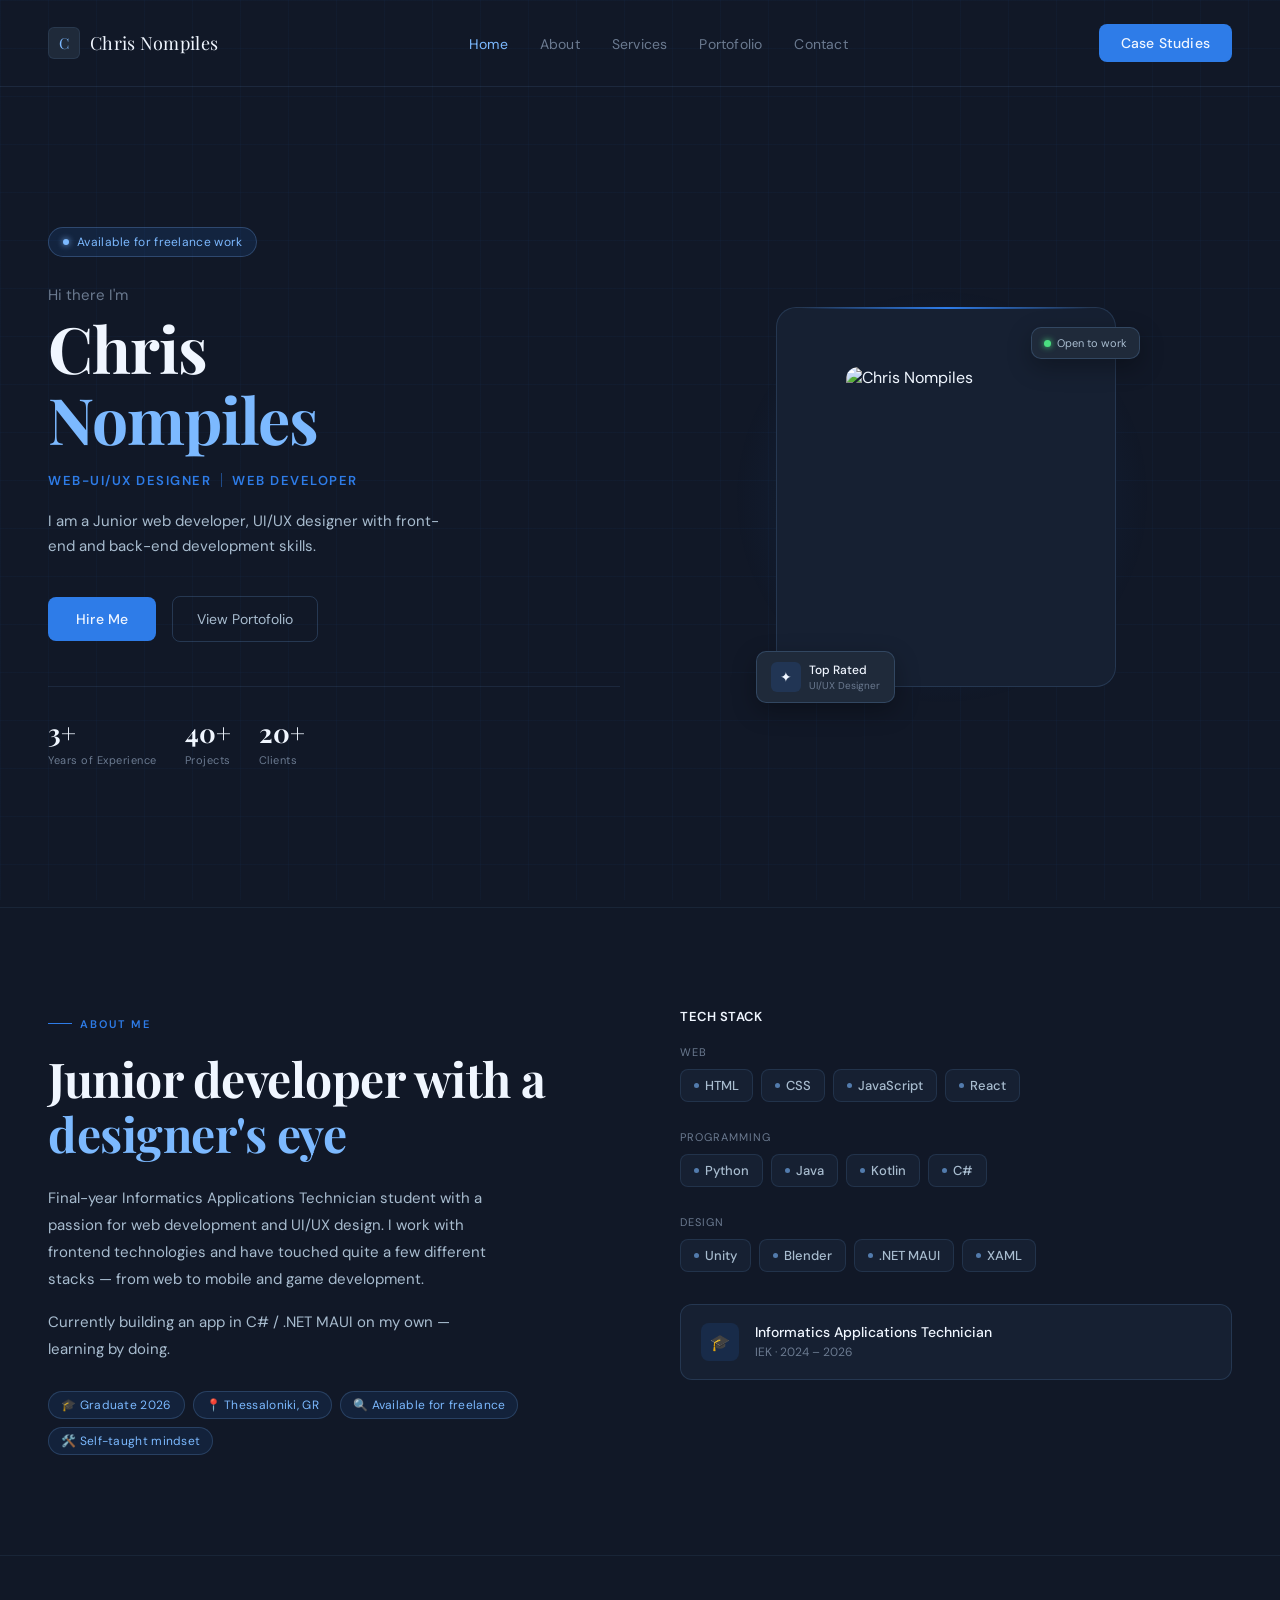
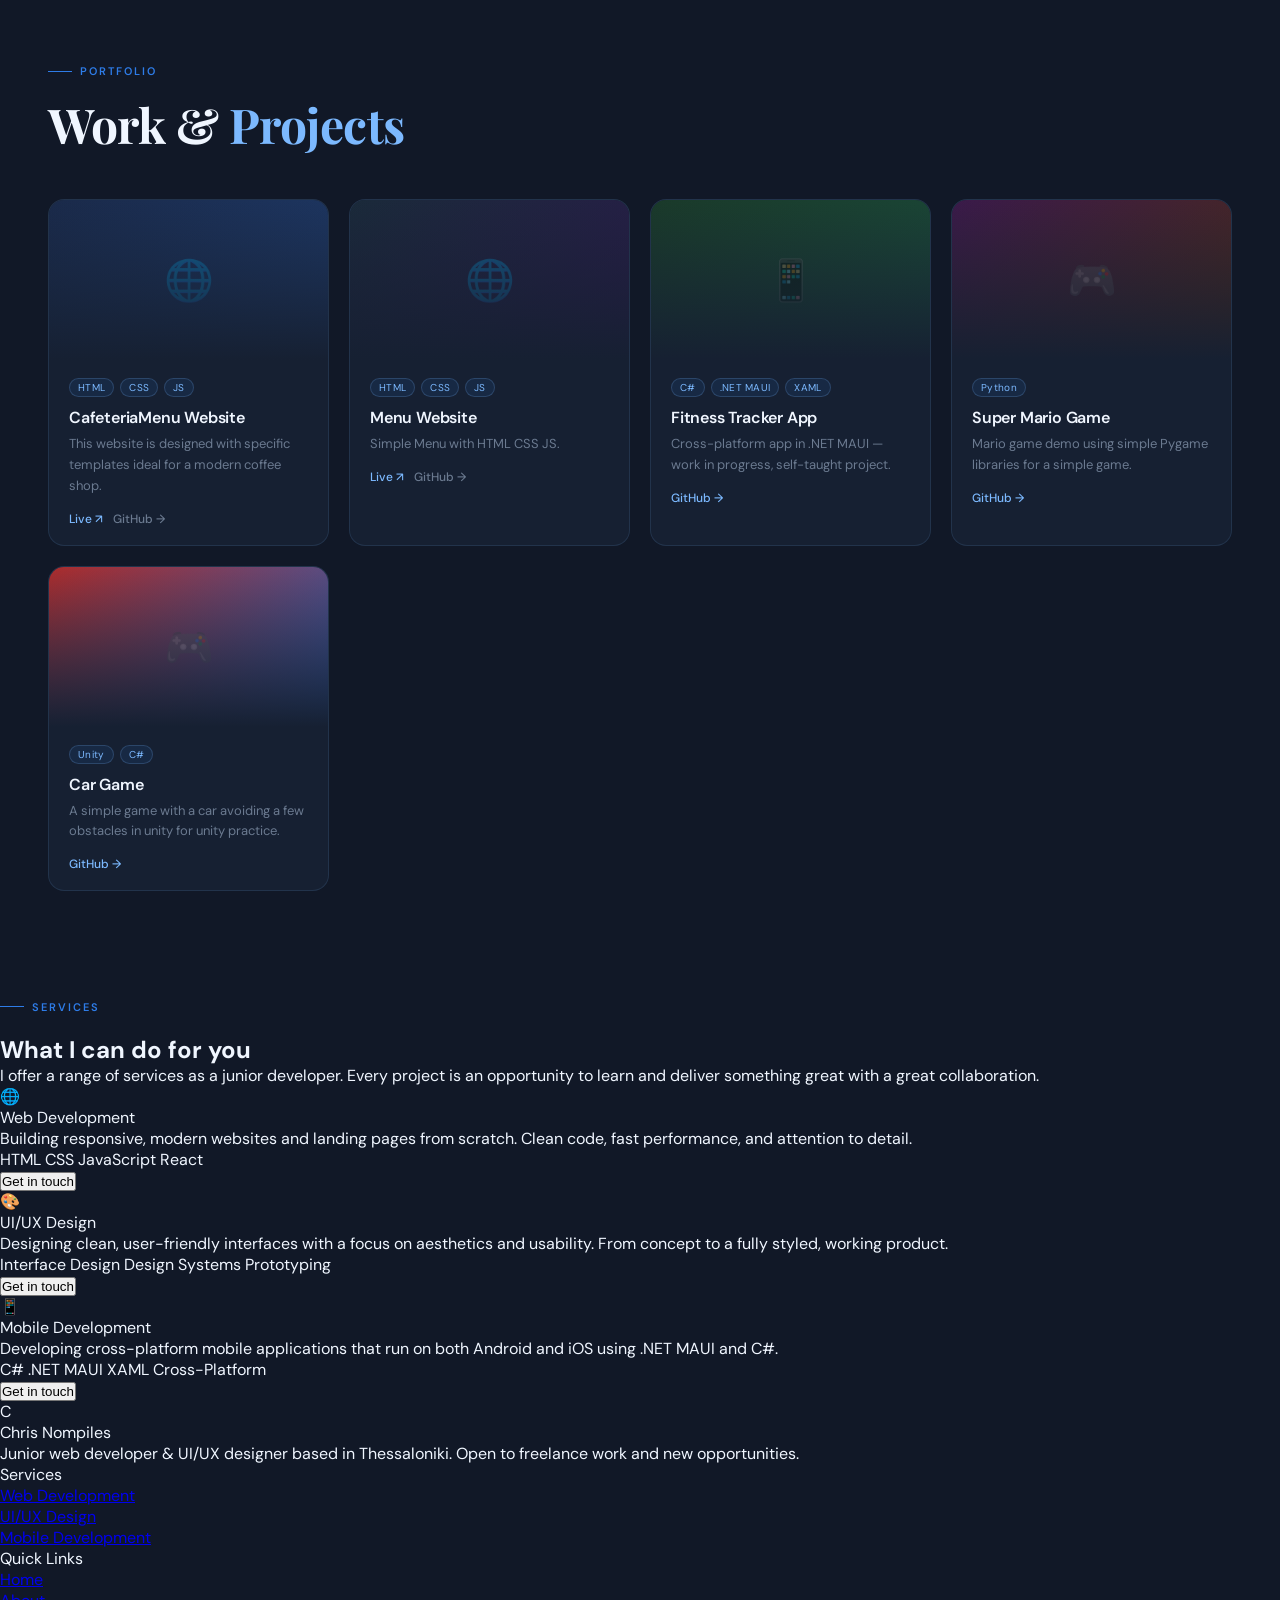
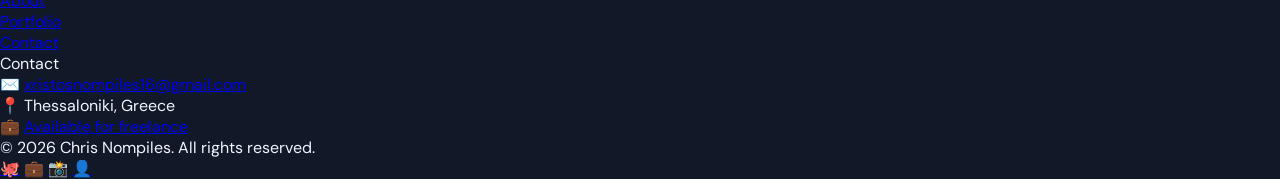
==== commit 0f9215df: "edit footer with diffrent column and sides" ====
--- a/index.html
+++ b/index.html
@@ -20,9 +20,9 @@
         <ul class="nav-links">
             <li><a href="#" class="active">Home</a></li>
             <li><a href="#about">About</a></li>
-            <li><a href="#">Services</a></li>
+            <li><a href="#services">Services</a></li>
             <li><a href="#portofolio">Portofolio</a></li>
-            <li><a href="#">Contact</a></li>
+            <li><a href="contact.html">Contact</a></li>
         </ul>
 
         <button class="nav-cta">Case Studies</button>
@@ -43,8 +43,8 @@
             <p class="hero-desc">I am a Junior web developer, UI/UX designer with front-end and back-end development skills.</p>
             
             <div class="hero-buttons">
-                <button class="btn-primary">Hire Me</button>
-                <button class="btn-ghost">View Portofolio</button>
+                <button class="btn-primary" onclick="window.location='contact.html'">Hire Me</button>
+                <button class="btn-ghost" onclick="document.getElementById('portofolio').scrollIntoView({ behavior: 'smooth' })">View Portofolio</button>
             </div>
 
             <div class="hero-stats">
@@ -320,5 +320,81 @@
             </div>
         </div>
     </section>
+
+    <!-- Footer -->
+    
+    <footer class="site-footer">
+        <div class="footer-top">
+
+            <!-- Column 1: Brand -->
+            
+            <div class="footer-brand">
+                <div class="footer-logo">
+                    <div class="footer-logo-mark">C</div>
+                    Chris <span>Nompiles</span>
+                </div>
+                <p class="footer-desc">Junior web developer & UI/UX designer based in Thessaloniki. Open to freelance work and new opportunities.</p>
+                <div class="footer-accent-line"></div>
+            </div>
+
+            <!-- Column 2: Services -->
+            
+            <div>
+                <div class="footer-col-title">Services</div>
+                <ul class="footer-links-list">
+                    <li><a href="index.html#services">Web Development</a></li>
+                    <li><a href="index.html#services">UI/UX Design</a></li>
+                    <li><a href="index.html#services">Mobile Development</a></li>
+                </ul>
+            </div>
+
+            <!-- Column 3: Quick Links -->
+            
+            <div>
+                <div class="footer-col-title">Quick Links</div>
+                <ul class="footer-links-list">
+                    <li><a href="index.html">Home</a></li>
+                    <li><a href="index.html#about">About</a></li>
+                    <li><a href="index.html#portofolio">Portfolio</a></li>
+                    <li><a href="contact.html">Contact</a></li>
+                </ul>
+            </div>
+
+            <!-- Column 4: Contact -->
+
+            <div>
+                <div class="footer-col-title">Contact</div>
+                <ul class="footer-contact-list">
+                    <li>
+                        <span class="contact-icon">✉️</span>
+                        <a href="mailto:xristosnompiles16@gmail.com">xristosnompiles16@gmail.com</a>
+                    </li>
+                    <li>
+                        <span class="contact-icon">📍</span>
+                        <span>Thessaloniki, Greece</span>
+                    </li>
+                    <li>
+                        <span class="contact-icon">💼</span>
+                        <a href="contact.html">Available for freelance</a>
+                    </li>
+                </ul>
+            </div>
+
+        </div>
+
+        <!-- Bottom -->
+        
+        <div class="footer-bottom">
+            <div class="footer-copy">© 2026 Chris Nompiles. All rights reserved.</div>
+            <div class="footer-socials">
+                <a href="https://github.com/CNompiles" target="_blank" class="footer-social-btn github">🐙</a>
+                <a href="https://www.linkedin.com/in/chris-nompiles/" target="_blank" class="footer-social-btn linkedin">💼</a>
+                <a href="https://instagram.com/xristos_n21" target="_blank" class="footer-social-btn instagram">📸</a>
+                <a href="https://www.facebook.com/profile.php?id=100079959027484" target="_blank" class="footer-social-btn facebook">👤</a>
+            </div>
+        </div>
+    </footer>
+
+    <script src="main.js"></script>
 </body>
 </html>
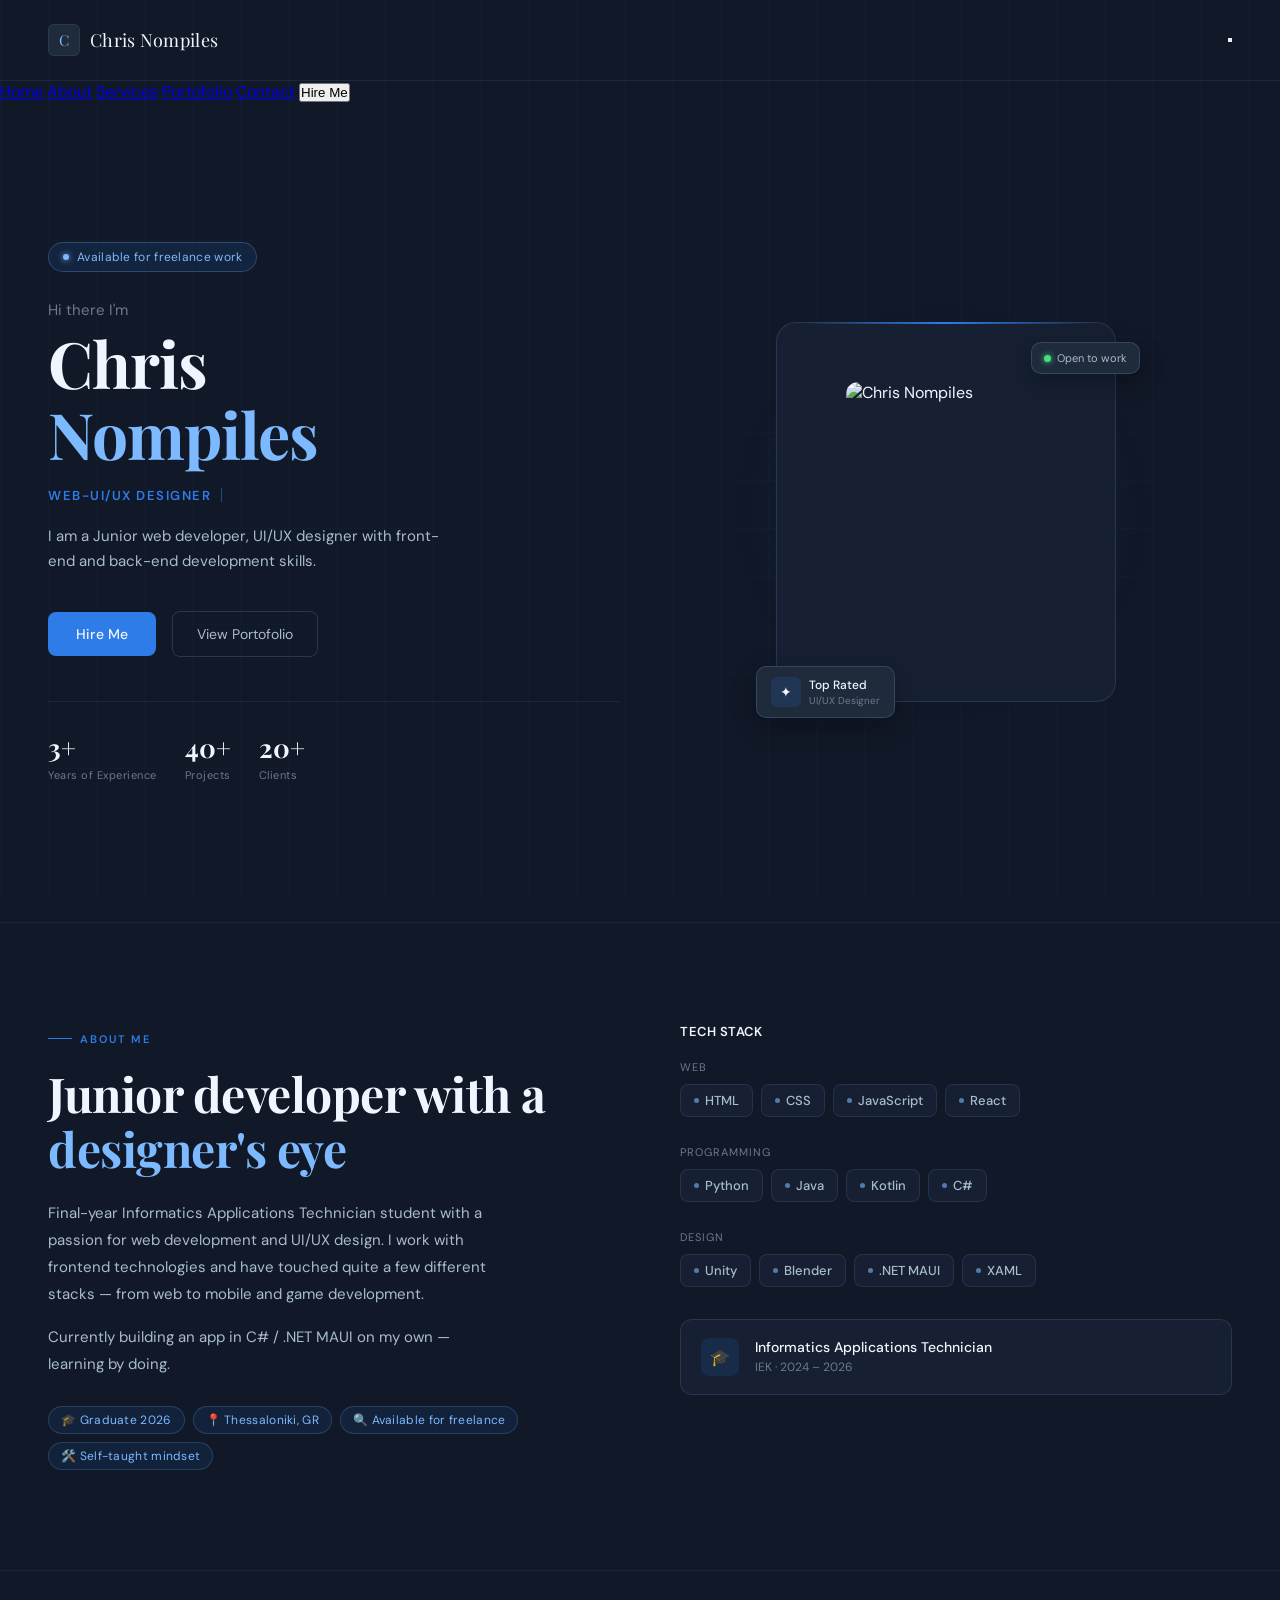
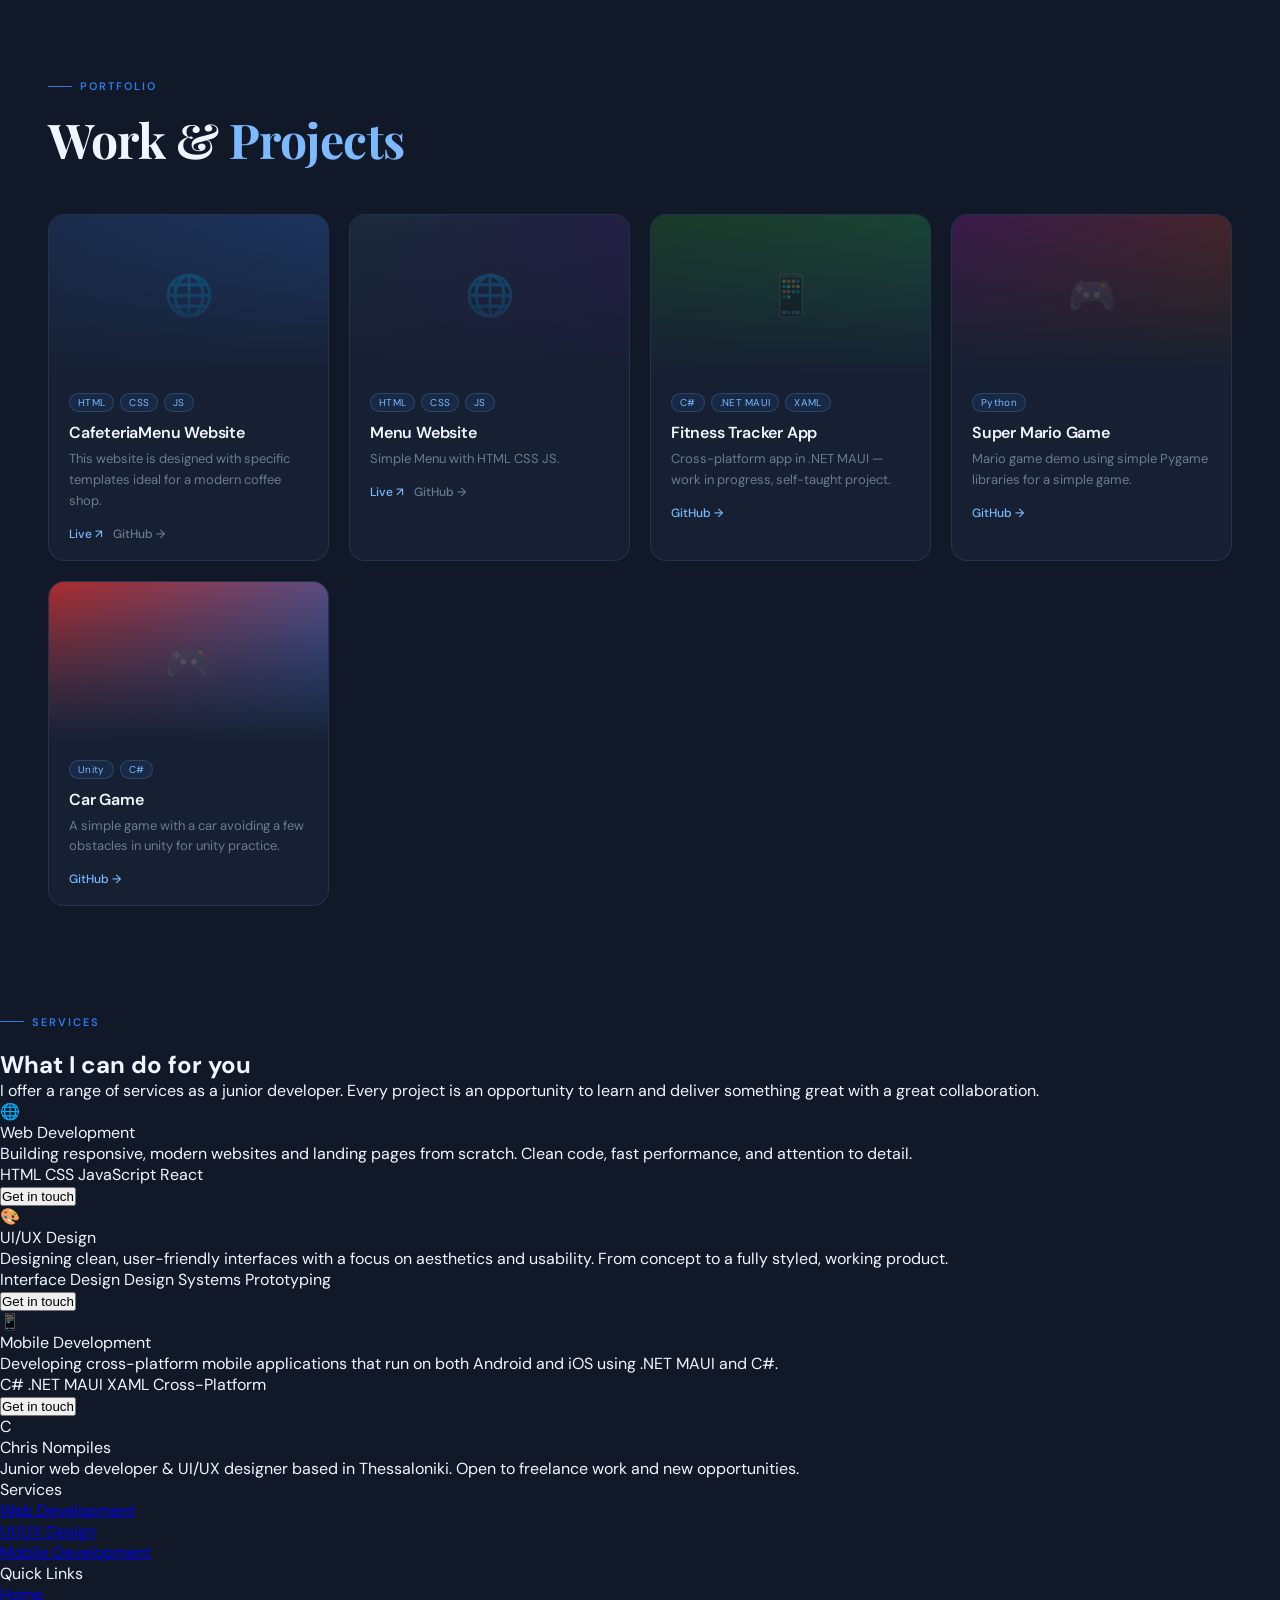
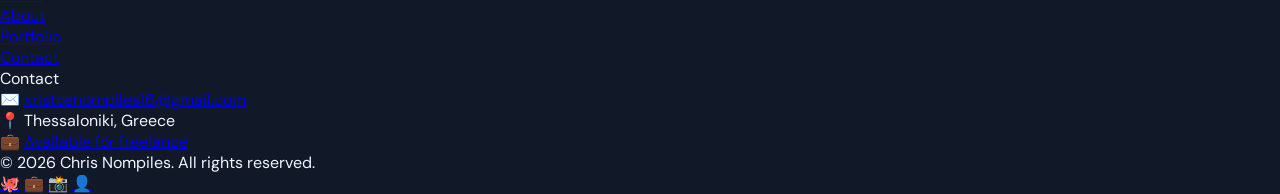
==== commit 26eba08a: "change nav with hampurger nav and change hero role to typewritter text" ====
--- a/index.html
+++ b/index.html
@@ -11,23 +11,31 @@
 <body>
 
     <!-- Navbar -->
+    
     <nav>
         <div class="nav-logo">
             <div class="logo-mark">C</div>
             <span class="logo-text">Chris Nompiles</span>
         </div>
-
-        <ul class="nav-links">
-            <li><a href="#" class="active">Home</a></li>
-            <li><a href="#about">About</a></li>
-            <li><a href="#services">Services</a></li>
-            <li><a href="#portofolio">Portofolio</a></li>
-            <li><a href="contact.html">Contact</a></li>
-        </ul>
-
-        <button class="nav-cta">Case Studies</button>
+        <button class="hamburger" id="hamburger" aria-label="Menu">
+            <span></span>
+            <span></span>
+            <span></span>
+        </button>
     </nav>
 
+    <!-- Mobile menu -->
+    
+    <div class="mobile-menu" id="mobileMenu">
+        <a href="#" onclick="closeMenu()">Home</a>
+        <a href="#about" onclick="closeMenu()">About</a>
+        <a href="#services" onclick="closeMenu()">Services</a>
+        <a href="#portofolio" onclick="closeMenu()">Portofolio</a>
+        <a href="contact.html" onclick="closeMenu()">Contact</a>
+        <button class="mobile-cta" onclick="window.location='contact.html'; closeMenu()">Hire Me</button>
+    </div>
+
+    
     <!-- Hero Section -->
     <section class="hero">
         <div class="hero-left">
@@ -35,10 +43,11 @@
             <p class="hero-greeting">Hi there I'm</p>
             <h1 class="hero-name">Chris <br><span>Nompiles</span></h1>
             
+            <!-- Hero Role -->
             <div class="hero-role">
                 <span>Web-UI/UX Designer</span>
                 <div class="role-divider"></div>
-                <span>Web Developer</span>
+                <span class="typewriter-text" id="typewriter"></span><span class="cursor"></span>
             </div>
             <p class="hero-desc">I am a Junior web developer, UI/UX designer with front-end and back-end development skills.</p>
             
@@ -395,6 +404,6 @@
         </div>
     </footer>
 
-    <script src="main.js"></script>
+    <script src="main.js" defer></script>
 </body>
 </html>
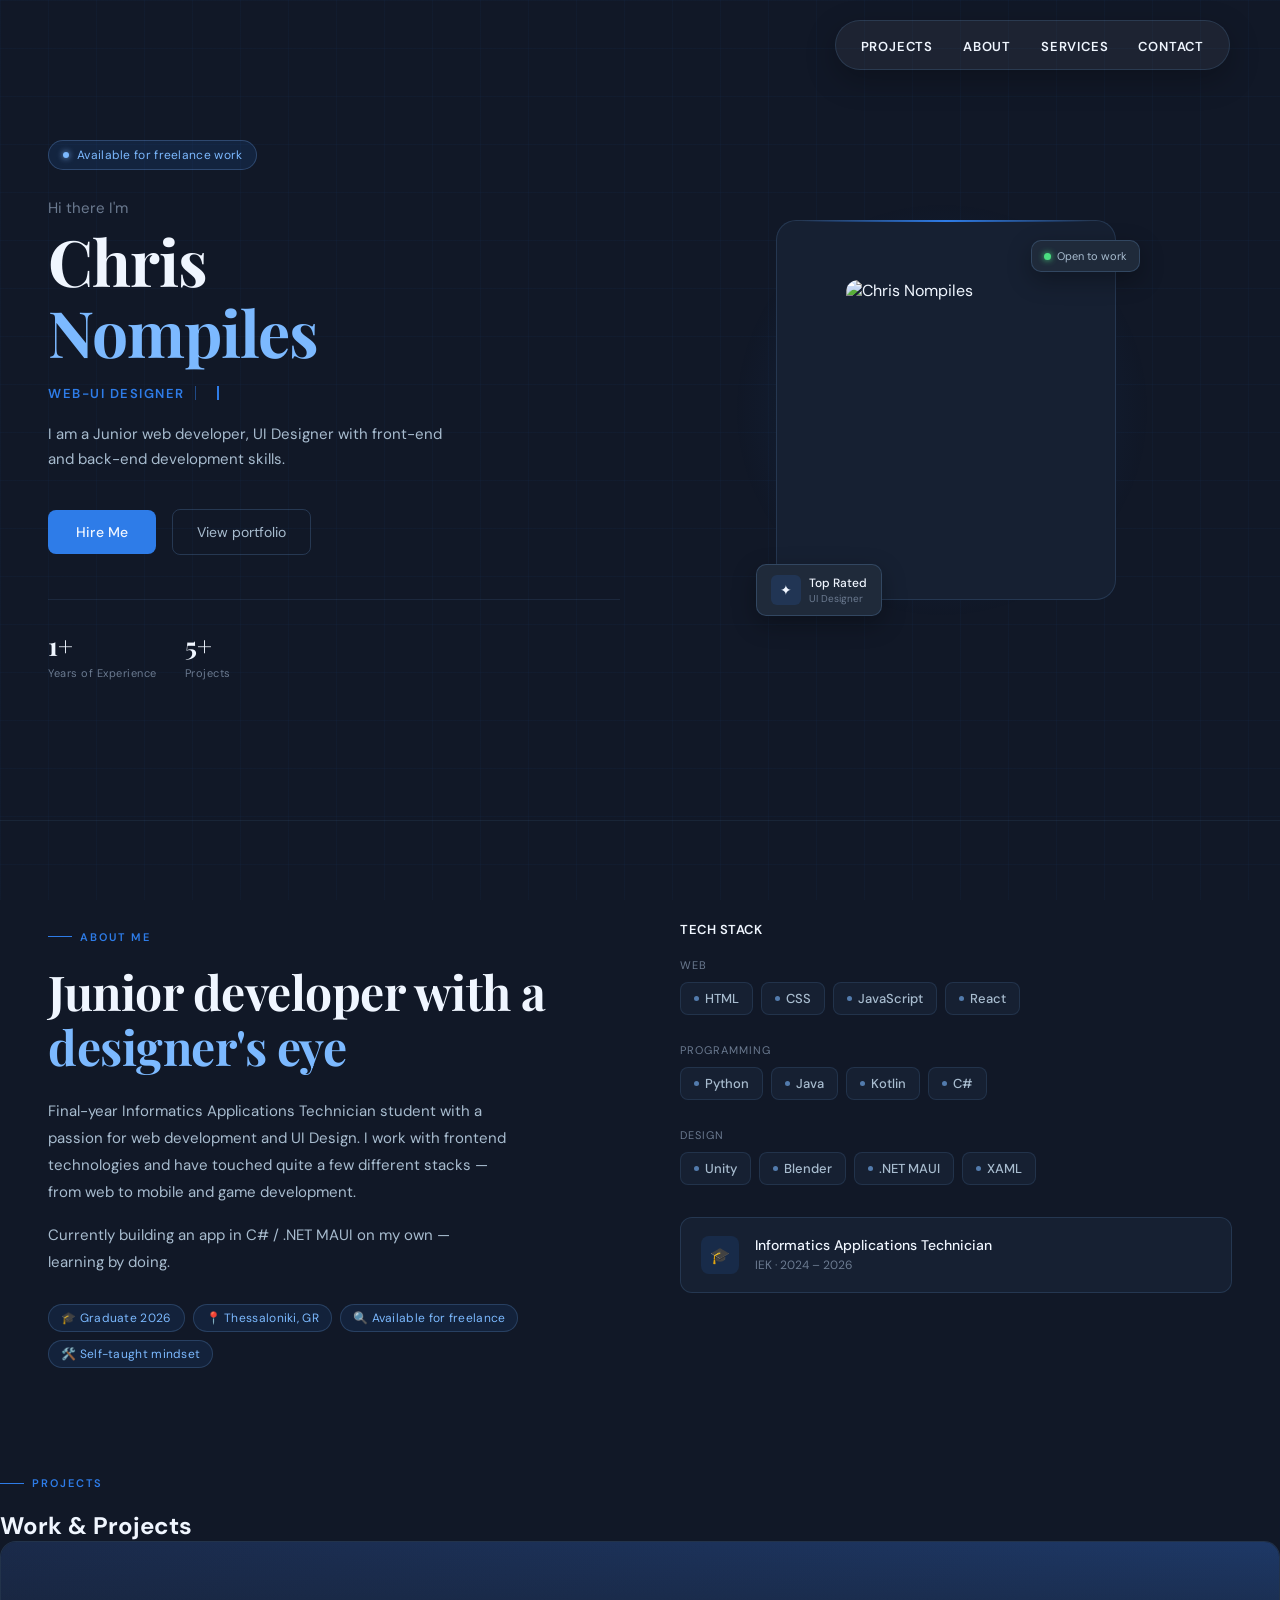
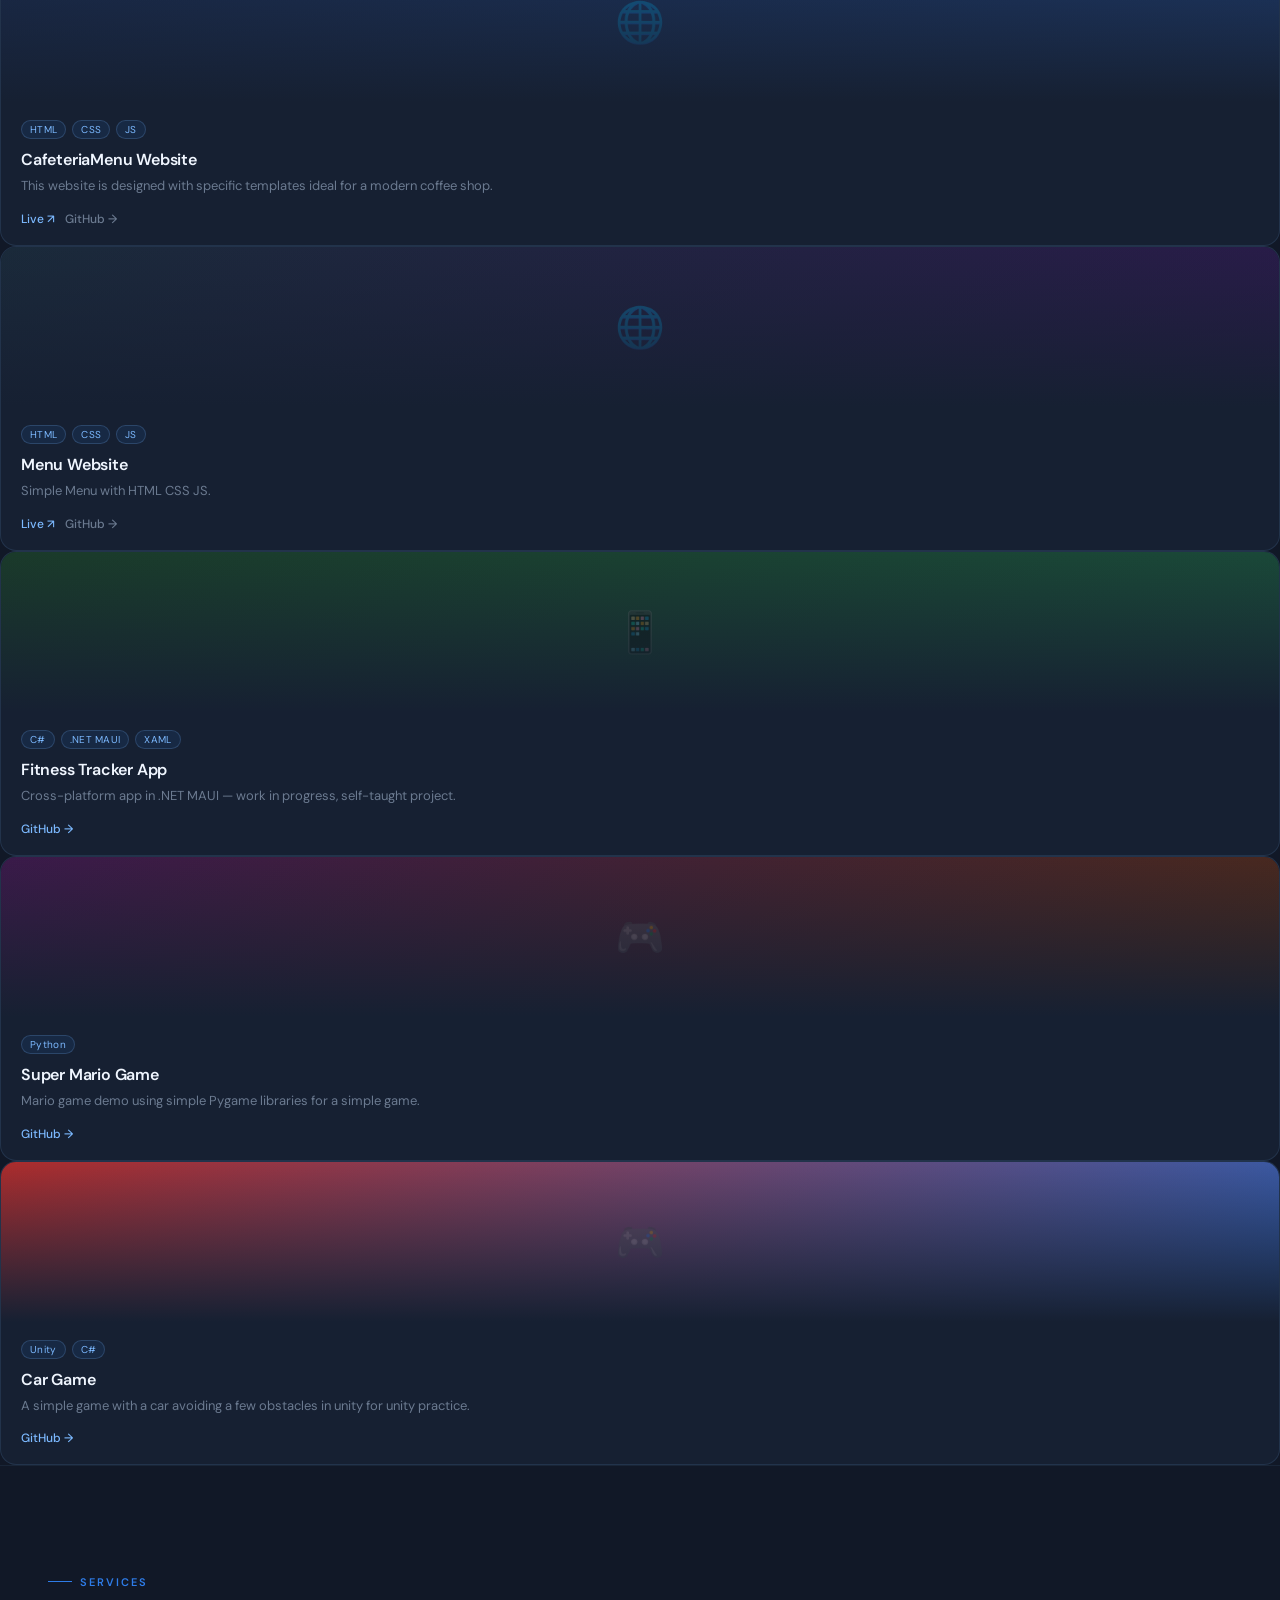
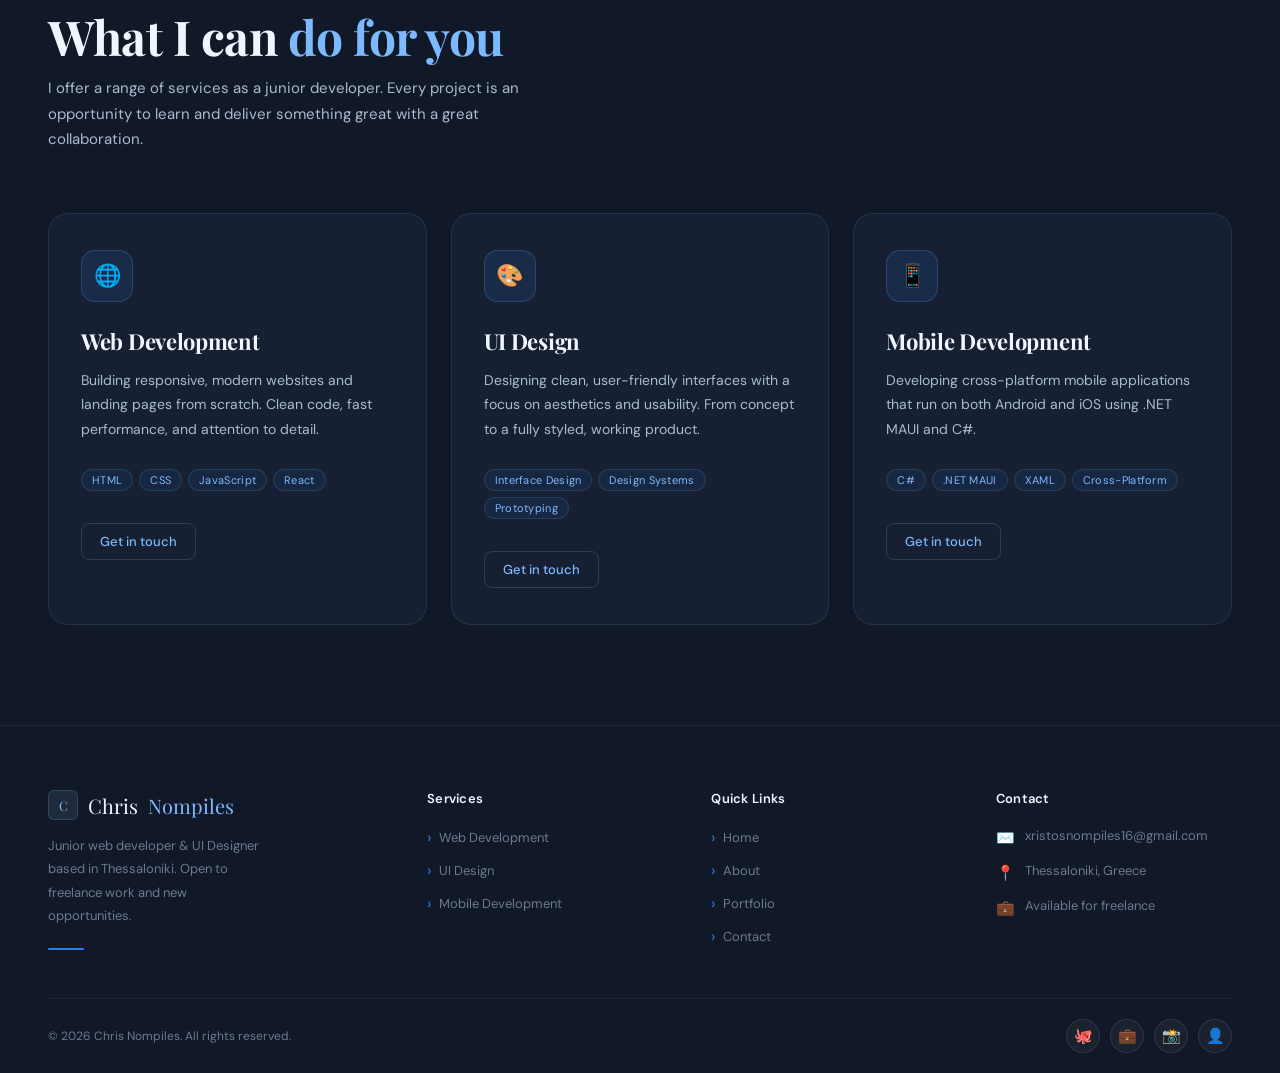
==== commit d3737aba: "Correction syntax words, delete ux and fix links with contact" ====
--- a/index.html
+++ b/index.html
@@ -12,31 +12,21 @@
 
     <!-- Navbar -->
     
-    <nav>
-        <div class="nav-logo">
-            <div class="logo-mark">C</div>
-            <span class="logo-text">Chris Nompiles</span>
-        </div>
-        <button class="hamburger" id="hamburger" aria-label="Menu">
-            <span></span>
-            <span></span>
-            <span></span>
-        </button>
+    <nav class="ribbit-nav" id="ribbitNav">
+        <div class="nav-trigger" id="navTrigger">
+            <span class="burger-bar"></span>
+        </div>
+        
+        <ul class="nav-links">
+            <li><a href="#portfolio">PROJECTS</a></li> 
+            <li><a href="#about">ABOUT</a></li>
+            <li><a href="#services">SERVICES</a></li> 
+            <li><a href="contact.html">CONTACT</a></li>
+        </ul>
     </nav>
 
-    <!-- Mobile menu -->
-    
-    <div class="mobile-menu" id="mobileMenu">
-        <a href="#" onclick="closeMenu()">Home</a>
-        <a href="#about" onclick="closeMenu()">About</a>
-        <a href="#services" onclick="closeMenu()">Services</a>
-        <a href="#portofolio" onclick="closeMenu()">Portofolio</a>
-        <a href="contact.html" onclick="closeMenu()">Contact</a>
-        <button class="mobile-cta" onclick="window.location='contact.html'; closeMenu()">Hire Me</button>
-    </div>
-
-    
     <!-- Hero Section -->
+    
     <section class="hero">
         <div class="hero-left">
             <div class="hero-tag">Available for freelance work</div>
@@ -44,33 +34,29 @@
             <h1 class="hero-name">Chris <br><span>Nompiles</span></h1>
             
             <!-- Hero Role -->
+    
             <div class="hero-role">
-                <span>Web-UI/UX Designer</span>
+                <span>Web-UI Designer</span>
                 <div class="role-divider"></div>
                 <span class="typewriter-text" id="typewriter"></span><span class="cursor"></span>
             </div>
-            <p class="hero-desc">I am a Junior web developer, UI/UX designer with front-end and back-end development skills.</p>
+            <p class="hero-desc">I am a Junior web developer, UI Designer with front-end and back-end development skills.</p>
             
             <div class="hero-buttons">
                 <button class="btn-primary" onclick="window.location='contact.html'">Hire Me</button>
-                <button class="btn-ghost" onclick="document.getElementById('portofolio').scrollIntoView({ behavior: 'smooth' })">View Portofolio</button>
+                <button class="btn-ghost" onclick="document.getElementById('portfolio').scrollIntoView({ behavior: 'smooth' })">View portfolio</button>
             </div>
 
             <div class="hero-stats">
                 <div class="stat-item">
-                    <span class="stat-num">3+</span>
+                    <span class="stat-num">1+</span>
                     <span class="stat-label">Years of Experience</span>
                 </div>
 
                 <div class="stat-item">
-                    <span class="stat-num">40+</span>
+                    <span class="stat-num">5+</span>
                     <span class="stat-label">Projects</span>
                 </div>
-
-                <div class="stat-item">
-                    <span class="stat-num">20+</span>
-                    <span class="stat-label">Clients</span>
-                </div>   
             </div>
         </div>
 
@@ -84,7 +70,7 @@
                     <div class="badge-icon">✦</div>
                     <div class="badge-text">
                         <span class="badge-title">Top Rated</span>
-                        <span class="badge-sub">UI/UX Designer</span>
+                        <span class="badge-sub">UI Designer</span>
                     </div>
                 </div>
                 <div class="badge-float2">
@@ -101,7 +87,7 @@
         <div class="about-left">
             <div class="section-label">About Me</div>
             <h2>Junior developer with a <span>designer's eye</span></h2>
-            <p>Final-year Informatics Applications Technician student with a passion for web development and UI/UX design. I work with frontend technologies and have touched quite a few different stacks — from web to mobile and game development.</p>
+            <p>Final-year Informatics Applications Technician student with a passion for web development and UI Design. I work with frontend technologies and have touched quite a few different stacks — from web to mobile and game development.</p>
             <p>Currently building an app in C# / .NET MAUI on my own — learning by doing.</p>
             <div class="about-tags">
                 <span class="tag">🎓 Graduate 2026</span>
@@ -155,15 +141,16 @@
     </section>
 
     <!-- Portοfolio section -->
-    <section class="portofolio" id="portofolio">
-        <div class="portofolio-header">
+    
+    <section class="portfolio" id="portfolio">
+        <div class="portfolio-header">
             <div>
-                <div class="section-label">Portfolio</div>
+                <div class="section-label">PROJECTS</div>
                 <h2>Work &amp; <span>Projects</span></h2>
             </div>
         </div>
 
-        <div class="portofolio-grid">
+        <div class="portfolio-grid">
 
             <!-- project 1 -->
             
@@ -288,6 +275,7 @@
         <div class="services-grid">
 
             <!-- web development -->
+            
             <div class="services-card">
                 <div class="services-icon">🌐</div>
                 <div class="services-title">Web Development</div>
@@ -301,10 +289,11 @@
                 <button class="services-btn">Get in touch</button>
             </div>
 
-            <!-- UI/UX Design -->
+            <!-- UI Design -->
+            
             <div class="services-card">
                 <div class="services-icon">🎨</div>
-                <div class="services-title">UI/UX Design</div>
+                <div class="services-title">UI Design</div>
                 <div class="services-desc">Designing clean, user-friendly interfaces with a focus on aesthetics and usability. From concept to a fully styled, working product.</div>
                 <div class="services-tags">
                     <span class="services-tag">Interface Design</span>
@@ -315,6 +304,7 @@
             </div>
 
             <!-- Mobile Development -->
+            
             <div class="services-card">
                 <div class="services-icon">📱</div>
                 <div class="services-title">Mobile Development</div>
@@ -342,7 +332,7 @@
                     <div class="footer-logo-mark">C</div>
                     Chris <span>Nompiles</span>
                 </div>
-                <p class="footer-desc">Junior web developer & UI/UX designer based in Thessaloniki. Open to freelance work and new opportunities.</p>
+                <p class="footer-desc">Junior web developer & UI Designer based in Thessaloniki. Open to freelance work and new opportunities.</p>
                 <div class="footer-accent-line"></div>
             </div>
 
@@ -352,7 +342,7 @@
                 <div class="footer-col-title">Services</div>
                 <ul class="footer-links-list">
                     <li><a href="index.html#services">Web Development</a></li>
-                    <li><a href="index.html#services">UI/UX Design</a></li>
+                    <li><a href="index.html#services">UI Design</a></li>
                     <li><a href="index.html#services">Mobile Development</a></li>
                 </ul>
             </div>
@@ -364,7 +354,7 @@
                 <ul class="footer-links-list">
                     <li><a href="index.html">Home</a></li>
                     <li><a href="index.html#about">About</a></li>
-                    <li><a href="index.html#portofolio">Portfolio</a></li>
+                    <li><a href="index.html#portfolio">Portfolio</a></li>
                     <li><a href="contact.html">Contact</a></li>
                 </ul>
             </div>
--- a/style.css
+++ b/style.css
@@ -29,94 +29,171 @@
     overflow-x: hidden;
 }
 
-/*  Subtle grid background */
+/* Sub grid background */
 
 body::before {
     content: "";
     position: fixed;
     inset: 0;
-    background-image: 
-        linear-gradient(to right, rgba(46, 124, 232, 0.04) 1px, transparent 1px),
-        linear-gradient(to bottom, rgba(46, 124, 232, 0.04) 1px, transparent 1px);
+    background-image: linear-gradient(to right, rgba(46, 124, 232, 0.04) 1px, transparent 1px), linear-gradient(to bottom, rgba(46, 124, 232, 0.04) 1px, transparent 1px);
     background-size: 48px 48px;
     pointer-events: none;
     z-index: 0;
 }
 
-/* nav */
-
-nav {
+/* Ribbit style navigation */
+
+.ribbit-nav {
+    position: fixed;
+    top: 20px;
+    left: auto;
+    right: 50px;
+    height: 60px;
+    z-index: 9999;
+    background: rgba(255, 255, 255, 0.05);
+    border: 1px solid rgba(124, 185, 255, 0.15);
+    border-radius: 30px;
+    height: 50px;
+    display: flex;
+    align-items: center;
+    justify-content: center;
+    padding: 0 25px;
+    box-shadow: 0 10px 30px rgba(0, 0, 0, 0.25);
+    max-width: 600px;
+    overflow: hidden;
+    transition: all 0.6s cubic-bezier(0.25, 1, 0.5, 1);
+}
+
+/* The Burger icon that only appears on the scroll */
+
+.nav-trigger {
+    width: 0;
+    opacity: 0;
+    display: flex;
+    align-items: center;
+    justify-content: center;
+    cursor: pointer;
+    transition: width 0.3s ease, opacity 0.2s ease;
+}
+
+.ribbit-nav .nav-links {
+    display: flex;
+    gap: 30px;
+    list-style: none;
+    margin: 0;
+    padding: 0;
+    opacity: 1;
+    visibility: visible;
+    transition: opacity 0.3s ease, visibility 0.3s ease;
+}
+
+.ribbit-nav:not(.scrolled) .nav-trigger {
+    display: none;
+}
+
+.ribbit-nav .nav-links a {
+    text-decoration: none;
+    color: var(--text-primary);
+    font-size: 13px;
+    font-weight: 600;
+    letter-spacing: 0.8px;
+    transition: color 0.2s ease;
+}
+
+.ribbit-nav .nav-links a:hover {
+    color: var(--accent-light);
+}
+
+/* Scroll status, Transform into a Ball */
+
+.ribbit-nav.scrolled {
+    left: calc(100% - 110px);
+    right: 50px;
+    width: 60px;
+    height: 60px;
+    border-radius: 50%;
+    padding: 0;
+    justify-content: center;
+    background: #000;
+}
+
+.ribbit-nav.scrolled .nav-links {
+    opacity: 0;
+    visibility: hidden;
+    position: absolute; /* Για να μην επηρεάζουν το μέγεθος της μπάλας */
+    pointer-events: none;
+}
+
+.ribbit-nav.scrolled .nav-trigger {
+    width: 50px;
+    height: 50px;
+    opacity: 1;
+}
+
+.ribbit-nav.scrolled:hover,
+.ribbit-nav.scrolled.js-open {
+    left: calc(100% - 450px); /* Ανοίγει προς τα αριστερά, μένοντας στη δεξιά πλευρά */
+    width: 400px; /* Το πλάτος που θέλεις να έχει όταν είναι ανοιχτό */
+    right: 50px;
+    border-radius: 30px;
+    padding: 0 30px;
+}
+
+.ribbit-nav.scrolled:hover .nav-links,
+.ribbit-nav.scrolled.js-open .nav-links {
+    opacity: 1;
+    visibility: visible;
+    pointer-events: auto;
     position: relative;
-    z-index: 10;
-    display: flex;
-    align-items: center;
-    justify-content: space-between;
-    padding: 24px 48px;
-    border-bottom: 0.5px solid rgba(124, 185, 255, 0.1);
-}
-
-.nav-logo {
-    display: flex;
-    align-items: center;
-    gap: 10px;
-}
-
-.logo-mark {
-    width: 32px;
-    height: 32px;
-    background: var(--bg-secondary);
-    border: 0.5px solid rgba(124, 185, 255, 0.1);
-    border-radius: 6px;
-    display: flex;
-    align-items: center;
-    justify-content: center;
-    font-family: 'Playfair Display', serif;
-    font-size: 15px;
-    color: var(--accent-light);
-}
-
-.logo-text {
-    font-family: 'Playfair Display', serif;
-    font-size: 18px;
-    color: var(--text-primary);
-    letter-spacing: 0.3px;
-}
-
-.nav-links {
-    display: flex;
-    align-items: center;
-    gap: 32px;
-    list-style: none;
-}
-
-.nav-links a {
-    text-decoration: none;
-    font-size: 14px;
-    color: var(--text-muted);
-    transition: color 0.2;
-    letter-spacing: 0.2px;
-}
-
-.nav-links a.active {color: var(--accent-light);}
-.nav-links a:hover {color: var(--text-mid);}
-
-.nav-cta {
+    /* Μικρή καθυστέρηση για να προλάβει να μεγαλώσει η μπάρα */
+    transition: opacity 0.4s ease 0.2s, visibility 0.4s ease 0.2s; 
+}
+
+/* Hide burger when menu is open */
+
+.ribbit-nav.scrolled.js-open .nav-trigger,
+.ribbit-nav.scrolled:hover .nav-trigger {
+    width: 0;
+    opacity: 0;
+    visibility: hidden;
+}
+
+.burger-bar {
+    width: 18px;
+    height: 2px;
+    background: var(--text-primary);
+    position: relative;
+}
+
+.burger-bar::before, .burger-bar::after {
+    content: '';
+    position: absolute;
+    width: 18px;
+    height: 2px;
+    background: var(--text-primary);
+}
+.burger-bar::before { top: -6px; }
+.burger-bar::after { top: 6px; }
+
+/* Typewritter cursor */
+
+.typewriter-text {
+    color: var(--accent);
+}
+
+.cursor {
+    display: inline-block;
+    width: 2px;
+    height: 14px;
     background: var(--accent);
-    color: var(--text-primary);
-    border: none;
-    padding: 10px 22px;
-    border-radius: 8px;
-    font-family: 'DM Sans', sans-serif;
-    font-size: 14px;
-    font-weight: 500;
-    cursor: pointer;
-    transition: background 0.2s, transform 0.15s;
-    letter-spacing: 0.2px;
-}
-
-.nav-cta:hover {
-    background: #3E8CF5;
-    transform: translateY(-1px);
+    margin-left: 1px;
+    animation: blink 0.7s infinite;
+    vertical-align: middle;
+}
+
+@keyframes blink {
+    0%, 100% { opacity: 1; }
+    50%       { opacity: 0; }
 }
 
 /* hero */
@@ -132,7 +209,7 @@
     gap: 40px;
 }
 
- /* Glow blob behind avatar */
+/* Glow blob behind avatar */
 
 .hero::after {
     content: "";
@@ -675,7 +752,7 @@
 
 .portofolio-grid {
     display: grid;
-    grid-template-columns: repeat(4, 1fr);
+    grid-template-columns: repeat(3, 1fr);
     gap: 20px;
 }
 
@@ -778,4 +855,566 @@
 
 .project-link.secondary {
     color: var(--text-muted);
+}
+
+/* Services Section */
+
+.services {
+    position: relative;
+    z-index: 1;
+    padding: 100px 48px;
+    border-top: 0.5px solid rgba(124, 185, 255, 0.08);
+}
+
+.services-header {
+    margin-bottom: 60px;
+}
+
+.services-header h2 {
+    font-family: 'Playfair Display', serif;
+    font-size: clamp(32px, 4vw, 48px);
+    line-height: 1.15;
+    letter-spacing: -0.5px;
+    color: var(--text-primary);
+}
+
+.services-header h2 span {
+    color: var(--accent-light);
+}
+
+.services-header p {
+    font-size: 15px;
+    color: var(--text-mid);
+    margin-top: 12px;
+    max-width: 500px;
+    line-height: 1.7;
+}
+
+.services-grid {
+    display: grid;
+    grid-template-columns: repeat(3, 1fr);
+    gap: 24px;
+}
+
+.services-card {
+    background: var(--bg-card);
+    border: 0.5px solid rgba(124, 185, 255, 0.12);
+    border-radius: 20px;
+    padding: 36px 32px;
+    position: relative;
+    overflow: hidden;
+    transition: transform 0.2s, box-shadow 0.2s;
+}
+
+.services-card::before {
+    content: "";
+    position: absolute;
+    top: -1px;
+    left: 24px;
+    right: 24px;
+    height: 2px;
+    background: linear-gradient(90deg, transparent, var(--accent), transparent);
+    border-radius: 2px;
+    opacity: 0;
+    transition: opacity 0.2s;
+}
+
+.services-card:hover {
+    border-color: rgba(124, 185, 255, 0.3);
+    transform: translateY(-4px);
+}
+
+.services-card:hover::before {
+    opacity: 1;
+}
+
+.services-icon {
+    width: 52px;
+    height: 52px;
+    background: rgba(46, 124, 232, 0.12);
+    border: 0.5px solid rgba(124, 185, 255, 0.2);
+    border-radius: 14px;
+    display: flex;
+    align-items: center;
+    justify-content: center;
+    font-size: 22px;
+    margin-bottom: 24px;
+}
+
+.services-title {
+    font-family: 'Playfair Display', serif;
+    font-size: 22px;
+    font-weight: 700;
+    color: var(--text-primary);
+    margin-bottom: 12px;
+    letter-spacing: -0.3px;
+}
+
+.services-desc {
+    font-size: 14px;
+    line-height: 1.75;
+    color: var(--text-mid);
+    margin-bottom: 28px;
+}
+
+.services-tags {
+    display: flex;
+    flex-wrap: wrap;
+    gap: 6px;
+    margin-bottom: 32px;
+}
+
+.services-tag {
+    font-size: 11px;
+    padding: 3px 10px;
+    background: rgba(46, 124, 232, 0.08);
+    border: 0.5px solid rgba(124, 185, 255, 0.15);
+    border-radius: 20px;
+    color: var(--accent-light);
+    letter-spacing: 0.3px;
+}
+
+.services-btn {
+        display: inline-flex;
+        align-items: center;
+        gap: 6px;
+        font-size: 13px;
+        font-weight: 500;
+        color: var(--accent-light);
+        text-decoration: none;
+        border: 0.5px solid rgba(124, 185, 255, 0.2);
+        padding: 9px 18px;
+        border-radius: 8px;
+        background: transparent;
+        cursor: pointer;
+        font-family: 'DM Sans', sans-serif;
+        transition: background 0.2s, color 0.2s;
+}
+
+.services-btn:hover {
+    background: rgba(124, 185, 255, 0.1);
+    border-color: rgba(124, 185, 255, 0.4);
+}
+
+/* FOOTER */
+
+.site-footer {
+    position: relative;
+    z-index: 1;
+    border-top: 0.5px solid rgba(124, 185, 255, 0.1);
+    padding: 64px 48px 0;
+}
+
+.footer-top {
+    display: grid;
+    grid-template-columns: 1.4fr 1fr 1fr 1fr;
+    gap: 48px;
+    padding-bottom: 48px;
+    border-bottom: 0.5px solid rgba(124, 185, 255, 0.08);
+}
+
+/* Column 1 — Brand */
+
+.footer-logo {
+    font-family: 'Playfair Display', serif;
+    font-size: 20px;
+    color: var(--text-primary);
+    margin-bottom: 14px;
+    display: flex;
+    align-items: center;
+    gap: 10px;
+}
+
+.footer-logo-mark {
+    width: 30px;
+    height: 30px;
+    background: var(--bg-secondary);
+    border: 0.5px solid rgba(124, 185, 255, 0.2);
+    border-radius: 6px;
+    display: flex;
+    align-items: center;
+    justify-content: center;
+    font-size: 13px;
+    color: var(--accent-light);
+}
+
+.footer-logo span {
+    color: var(--accent-light);
+}
+
+.footer-desc {
+    font-size: 13px;
+    line-height: 1.8;
+    color: var(--text-muted);
+    max-width: 220px;
+    margin-bottom: 20px;
+}
+
+.footer-accent-line {
+    width: 36px;
+    height: 2px;
+    background: var(--accent);
+    border-radius: 2px;
+}
+
+/* Column titles */
+
+.footer-col-title {
+    font-size: 13px;
+    font-weight: 600;
+    color: var(--text-primary);
+    letter-spacing: 0.3px;
+    margin-bottom: 20px;
+}
+
+/* Column 2 & 3 — Links */
+
+.footer-links-list {
+    list-style: none;
+    display: flex;
+    flex-direction: column;
+    gap: 12px;
+}
+
+.footer-links-list li a {
+    font-size: 13px;
+    color: var(--text-muted);
+    text-decoration: none;
+    display: flex;
+    align-items: center;
+    gap: 8px;
+    transition: color 0.2s;
+}
+
+.footer-links-list li a::before {
+    content: '›';
+    color: var(--accent);
+    font-size: 16px;
+}
+
+.footer-links-list li a:hover {
+    color: var(--text-primary);
+}
+
+/* Column 4 — Contact */
+
+.footer-contact-list {
+    list-style: none;
+    display: flex;
+    flex-direction: column;
+    gap: 14px;
+}
+
+.footer-contact-list li {
+    display: flex;
+    align-items: flex-start;
+    gap: 10px;
+    font-size: 13px;
+    color: var(--text-muted);
+}
+
+.footer-contact-list li a {
+    color: var(--text-muted);
+    text-decoration: none;
+    transition: color 0.2s;
+}
+
+.footer-contact-list li a:hover {
+    color: var(--accent-light);
+}
+
+.contact-icon {
+    font-size: 15px;
+    flex-shrink: 0;
+    margin-top: 1px;
+}
+
+/* Footer bottom */
+
+.footer-bottom {
+    display: flex;
+    align-items: center;
+    justify-content: space-between;
+    padding: 20px 0;
+}
+
+.footer-copy {
+    font-size: 12px;
+    color: var(--text-muted);
+}
+
+.footer-socials {
+    display: flex;
+    gap: 10px;
+}
+
+.footer-social-btn {
+    width: 34px;
+    height: 34px;
+    border-radius: 50%;
+    display: flex;
+    align-items: center;
+    justify-content: center;
+    text-decoration: none;
+    background: rgba(255, 255, 255, 0.04);
+    border: 0.5px solid rgba(124, 185, 255, 0.15);
+    font-size: 15px;
+    transition: background 0.2s, border-color 0.2s, transform 0.15s;
+}
+
+.footer-social-btn:hover {
+    transform: translateY(-2px);
+}
+
+.footer-social-btn.github:hover   { background: #24292e; border-color: #555; }
+.footer-social-btn.linkedin:hover { background: #0077b5; border-color: #0077b5; }
+.footer-social-btn.instagram:hover { background: linear-gradient(45deg, #f09433, #e6683c, #dc2743); border-color: #e6683c; }
+.footer-social-btn.facebook:hover { background: #1877f2; border-color: #1877f2; }
+
+/* Responsive - Tablet (max 1024px)*/
+
+@media (max-width: 1024px) {
+
+    /* Hero */
+
+    .hero {
+        grid-template-columns: 1fr;
+        padding: 48px 32px;
+        min-height: auto;
+        gap: 48px;
+    }
+
+    .hero::after {
+        display: none;
+    }
+
+    .hero-right {
+        justify-content: center;
+    }
+
+    /* About */
+
+    .about {
+        grid-template-columns: 1fr;
+        gap: 48px;
+        padding: 80px 32px;
+    }
+
+    /* Portfolio */
+
+    .portofolio {
+        padding: 80px 32px;
+    }
+
+    .portofolio-grid {
+        grid-template-columns: repeat(2, 1fr);
+    }
+
+    /* Services */
+
+    .services {
+        padding: 80px 32px;
+    }
+
+    .services-grid {
+        grid-template-columns: repeat(2, 1fr);
+    }
+
+    /* Footer */
+
+    .site-footer {
+        padding: 48px 32px 0;
+    }
+
+    .footer-top {
+        grid-template-columns: 1fr 1fr;
+        gap: 32px;
+    }
+}
+
+/*Responsive - Mobile (max 768px)*/
+
+@media (max-width: 768px) {
+    .ribbit-nav {
+        background: rgba(17, 24, 39, 0.96);   
+        border: 0.5px solid rgba(124, 185, 255, 0.2);
+        bottom: 20px;
+        left: 50%;
+        right: auto;
+        transform: translateX(-50%);
+        top: auto;
+        width: max-content;
+        max-width: calc(100vw - 15px);
+    }
+
+    .ribbit-nav.scrolled {
+        width: 56px;
+        height: 56px;
+        left: 50%;
+        transform: translateX(-50%);
+    }
+
+    .ribbit-nav.scrolled:hover {
+        max-width: 600px;
+        padding: 0 25px;
+        border-radius: 30px;
+        width: auto;
+    }
+
+    .ribbit-nav.scrolled:hover .nav-links {
+        opacity: 1;
+        pointer-events: auto;
+    }
+
+    .ribbit-nav.scrolled:hover .nav-trigger {
+        width: 0;
+        opacity: 0;
+    }
+
+    .ribbit-nav.scrolled .nav-links {
+        opacity: 0;
+        visibility: hidden;
+        pointer-events: none;
+    }
+
+    .ribbit-nav.scrolled .nav-trigger {
+        display: flex;
+        width: 50px;
+        height: 50px;
+        opacity: 1;
+    }
+
+    .ribbit-nav.scrolled.js-open {
+        width: max-content;
+        height: 50px;
+        max-width: calc(100vw - 40px);
+        left: 50% !important;
+        right: auto !important;
+        top: auto !important;
+        bottom: 20px !important;
+        transform: translateX(-50%) !important;
+        padding: 0 20px;
+        border-radius: 30px;
+    }
+
+    .ribbit-nav.scrolled.js-open .nav-links {
+        opacity: 1;
+        pointer-events: auto;
+        gap: 15px;
+    }
+
+    .ribbit-nav.scrolled.js-open .nav-trigger {
+        width: 0;
+        opacity: 0;
+    }
+
+    /* Hero */
+
+    .hero {
+        grid-template-columns: 1fr;
+        padding: 40px 20px 60px;
+        min-height: auto;
+        gap: 40px;
+        text-align: center;
+    }
+
+    .hero-left {
+        padding: 0;
+        display: flex;
+        flex-direction: column;
+        align-items: center;
+    }
+
+    .hero-role {
+        justify-content: center;
+    }
+
+    .hero-buttons {
+        justify-content: center;
+        flex-wrap: wrap;
+    }
+
+    .hero-stats {
+        justify-content: center;
+    }
+
+    .hero-right {
+        justify-content: center;
+    }
+
+    .avatar-frame {
+        width: 280px;
+        height: 320px;
+    }
+
+    .badge-float2 {
+        right: -10px;
+    }
+
+    /* About */
+
+    .about {
+        grid-template-columns: 1fr;
+        gap: 40px;
+        padding: 60px 20px;
+    }
+
+    .about-left h2 {
+        font-size: clamp(28px, 7vw, 40px);
+    }
+
+    .about-tags {
+        justify-content: center;
+    }
+
+    /* Portfolio */
+
+    .portofolio {
+        padding: 60px 20px;
+    }
+
+    .portofolio-grid {
+        grid-template-columns: 1fr;
+    }
+
+    /* Services */
+
+    .services {
+        padding: 60px 20px;
+    }
+
+    .services-grid {
+        grid-template-columns: 1fr;
+    }
+
+    /* Footer */
+
+    .site-footer {
+        padding: 48px 20px 0;
+    }
+
+    .footer-top {
+        grid-template-columns: 1fr;
+        gap: 32px;
+    }
+
+    .footer-bottom {
+        flex-direction: column;
+        gap: 16px;
+        text-align: center;
+        padding: 20px 0 24px;
+    }
+
+    .footer-socials {
+        justify-content: center;
+    }
+
+    .section-label {
+        justify-content: center;
+    }
+
+    .portofolio-header h2,
+    .services-header h2 {
+        font-size: clamp(28px, 7vw, 40px);
+    }
 }
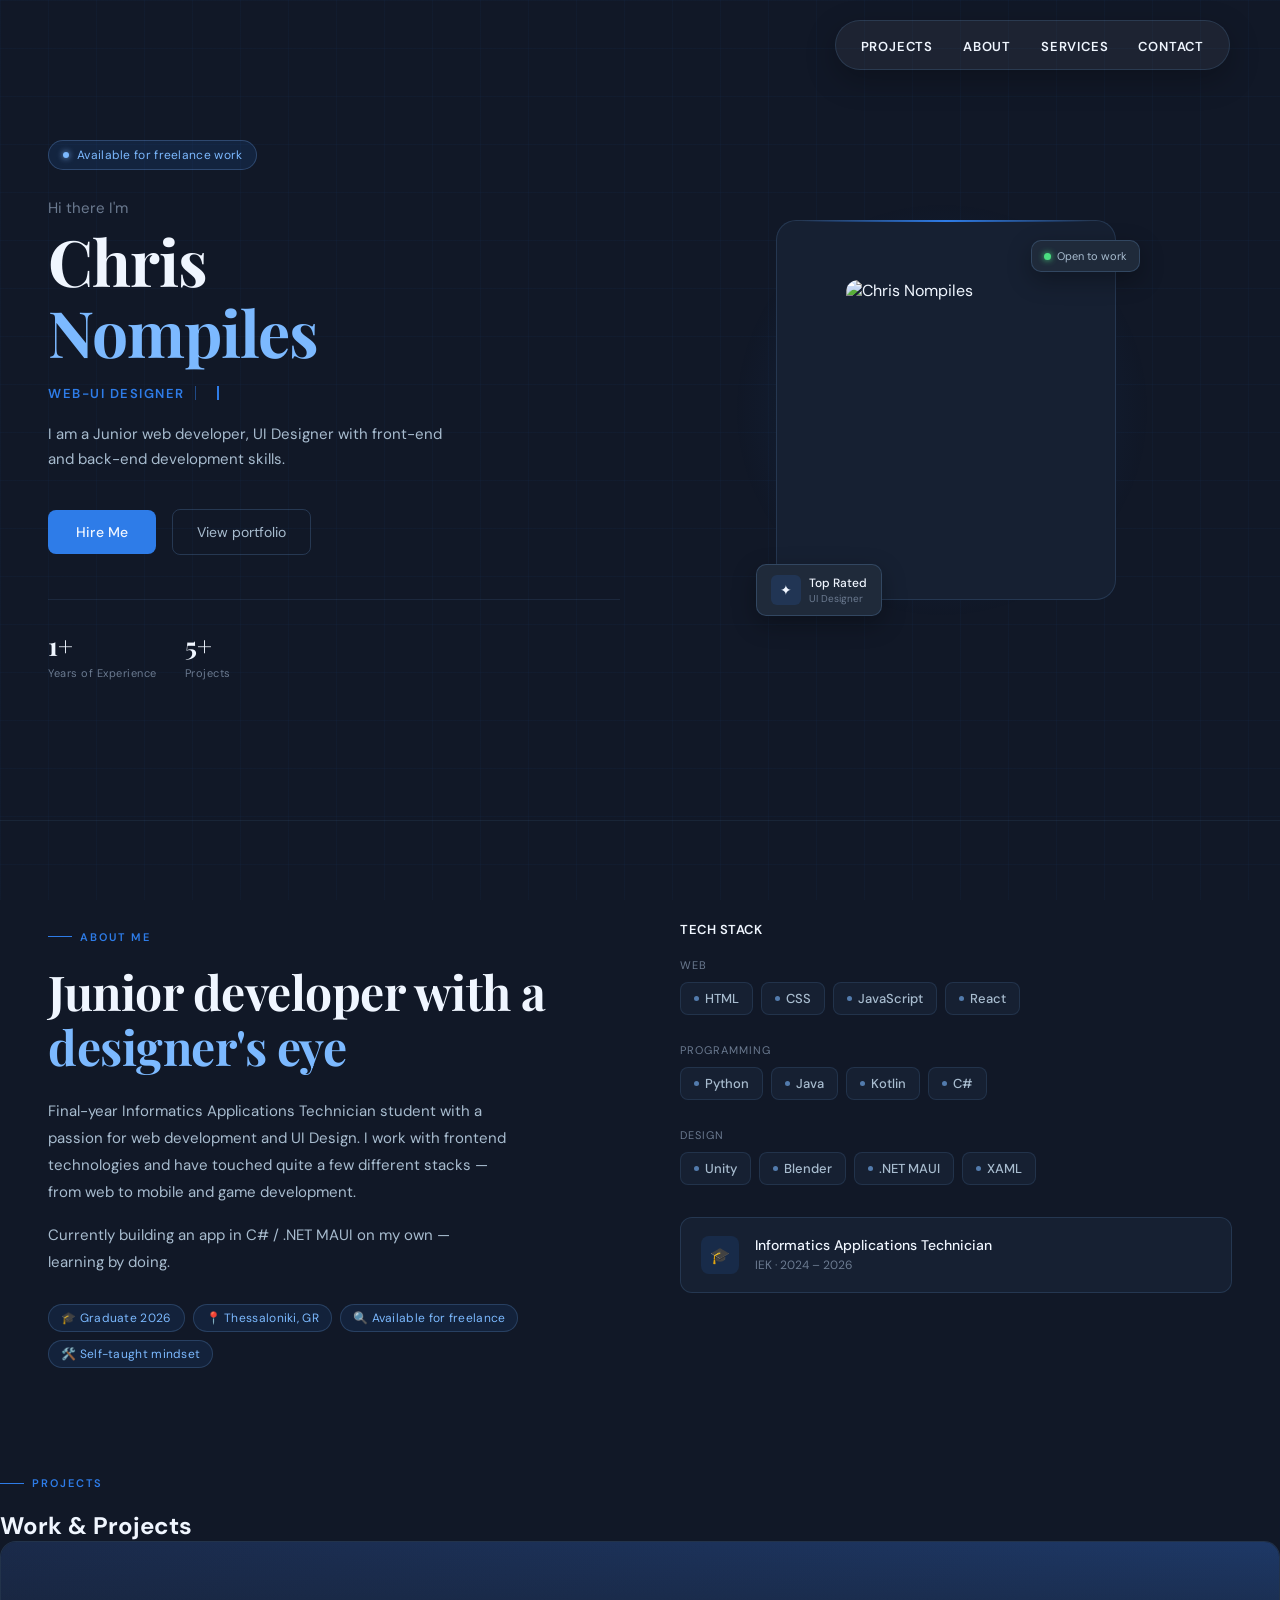
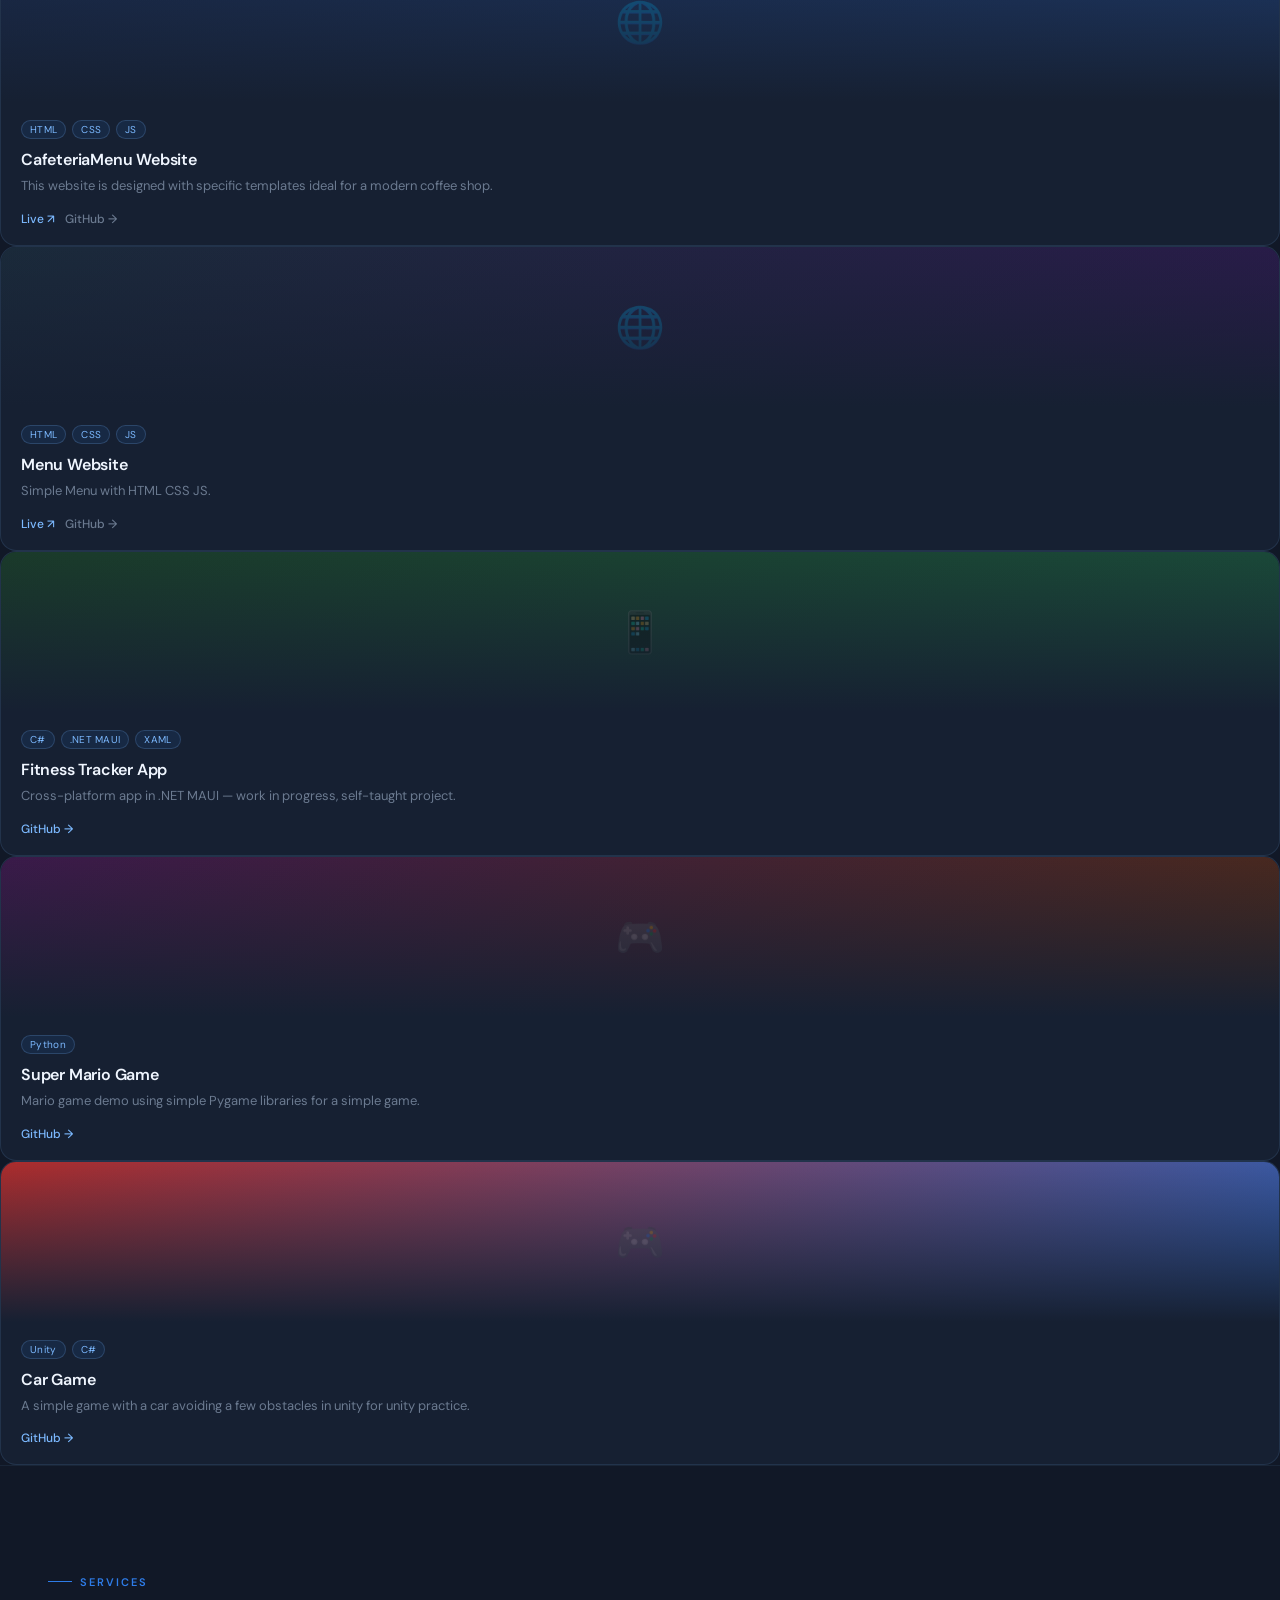
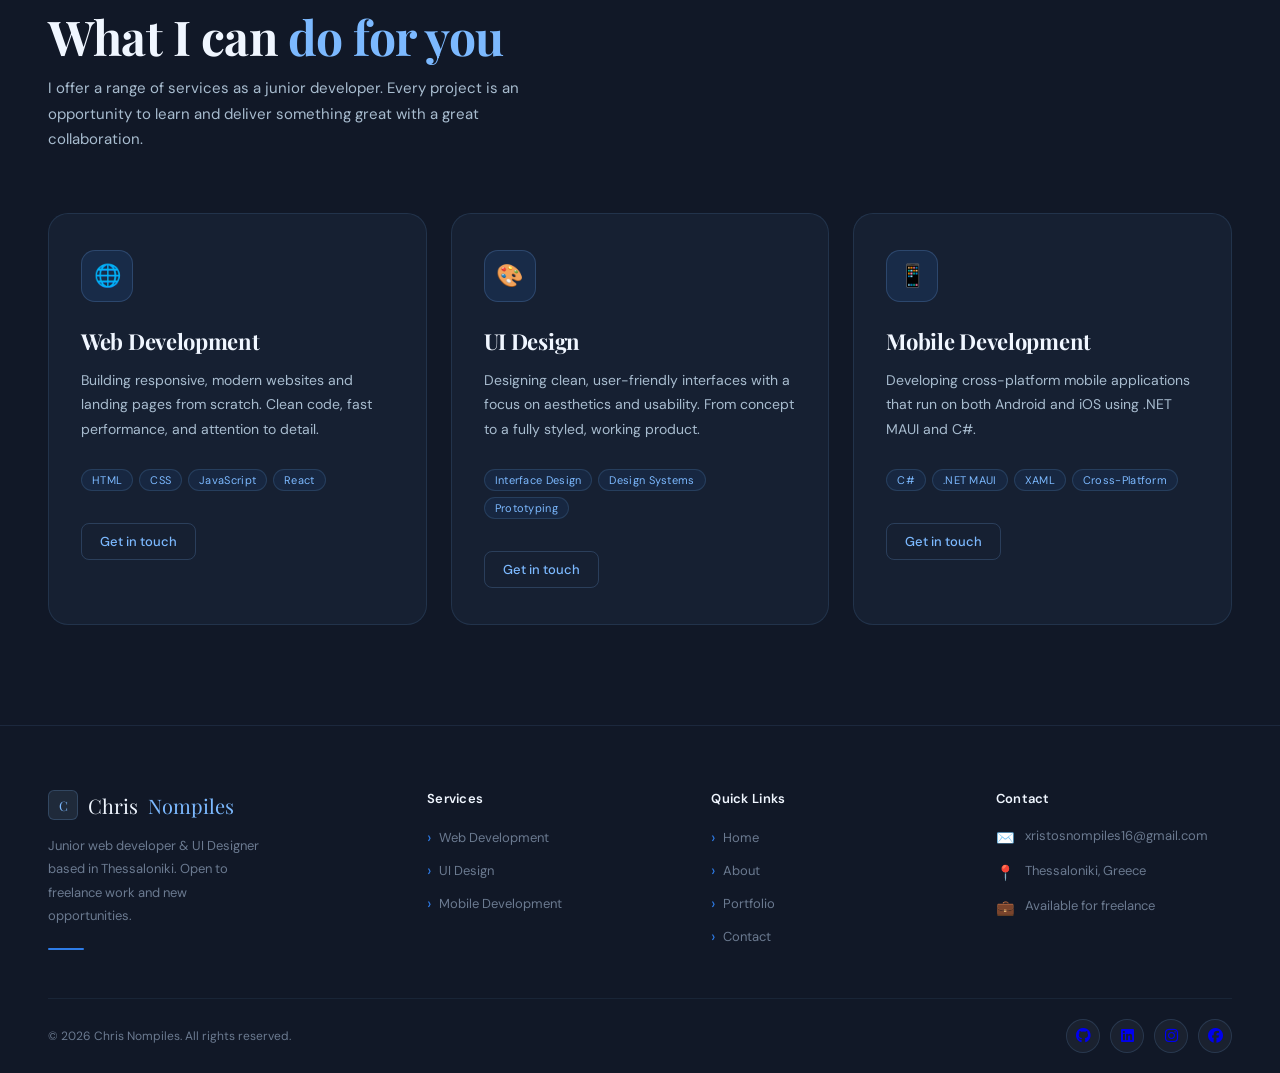
==== commit 04d232bc: "add link staylesheet and add realistic icons for socials links" ====
--- a/index.html
+++ b/index.html
@@ -6,6 +6,7 @@
     <title>Chris Nompiles - Web Developer + Designer</title>
     <link href="https://fonts.googleapis.com/css2?family=DM+Sans:wght@300;400;500;600&family=Playfair+Display:wght@700&display=swap" rel="stylesheet">
     <link rel="stylesheet" href="style.css">
+    <link rel="stylesheet" href="https://cdnjs.cloudflare.com/ajax/libs/font-awesome/6.5.2/css/all.min.css">
 </head>
 
 <body>
@@ -386,10 +387,19 @@
         <div class="footer-bottom">
             <div class="footer-copy">© 2026 Chris Nompiles. All rights reserved.</div>
             <div class="footer-socials">
-                <a href="https://github.com/CNompiles" target="_blank" class="footer-social-btn github">🐙</a>
-                <a href="https://www.linkedin.com/in/chris-nompiles/" target="_blank" class="footer-social-btn linkedin">💼</a>
-                <a href="https://instagram.com/xristos_n21" target="_blank" class="footer-social-btn instagram">📸</a>
-                <a href="https://www.facebook.com/profile.php?id=100079959027484" target="_blank" class="footer-social-btn facebook">👤</a>
+                <a href="https://github.com/CNompiles" target="_blank" class="footer-social-btn github">
+                    <i class="fa-brands fa-github"></i>
+                </a>
+                <a href="https://www.linkedin.com/in/chris-nompiles/" target="_blank" class="footer-social-btn linkedin">
+                    <i class="fa-brands fa-linkedin"></i>
+                </a>
+                <a href="https://instagram.com/xristos_n21" target="_blank" class="footer-social-btn instagram">
+                    <i class="fa-brands fa-instagram"></i>
+                </a>
+                <a href="https://www.facebook.com/profile.php?id=100079959027484" target="_blank" class="footer-social-btn facebook">
+                    <i class="fa-brands fa-facebook"></i>
+                </a>
+            </div>
             </div>
         </div>
     </footer>
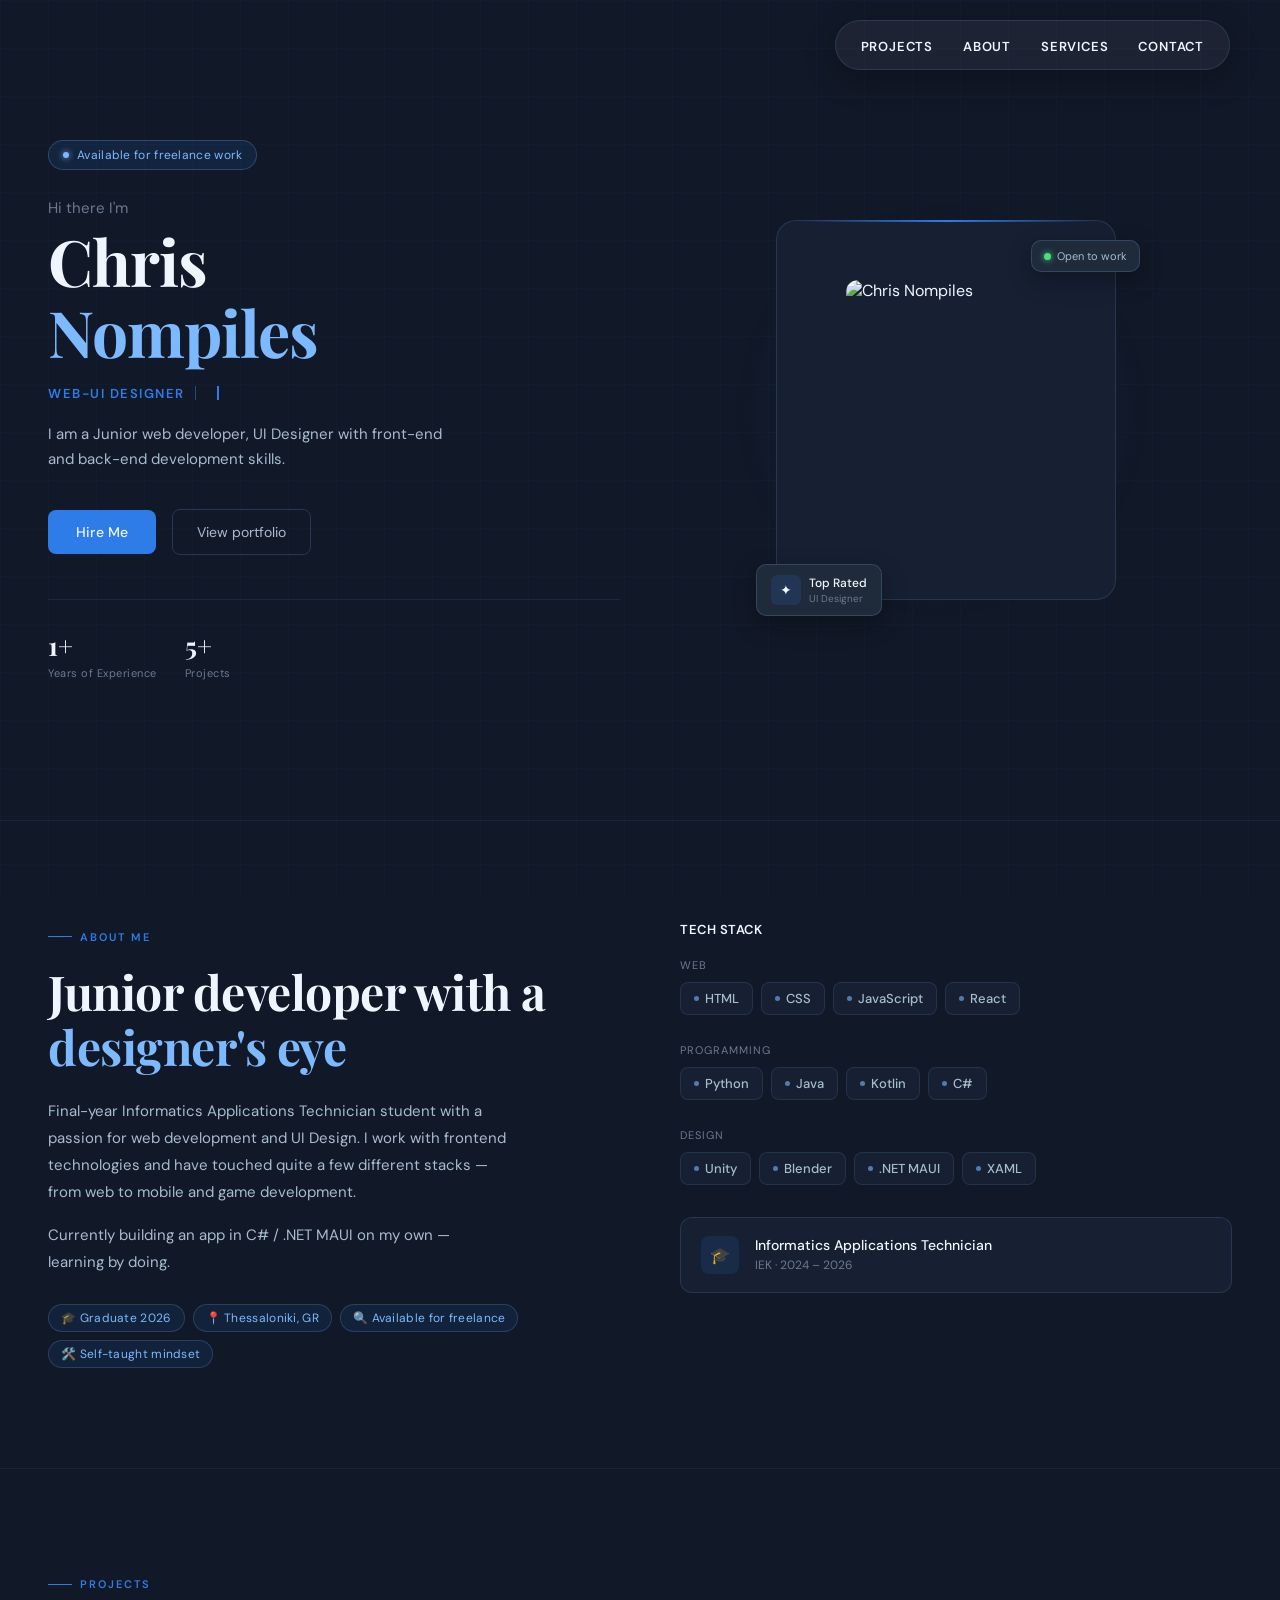
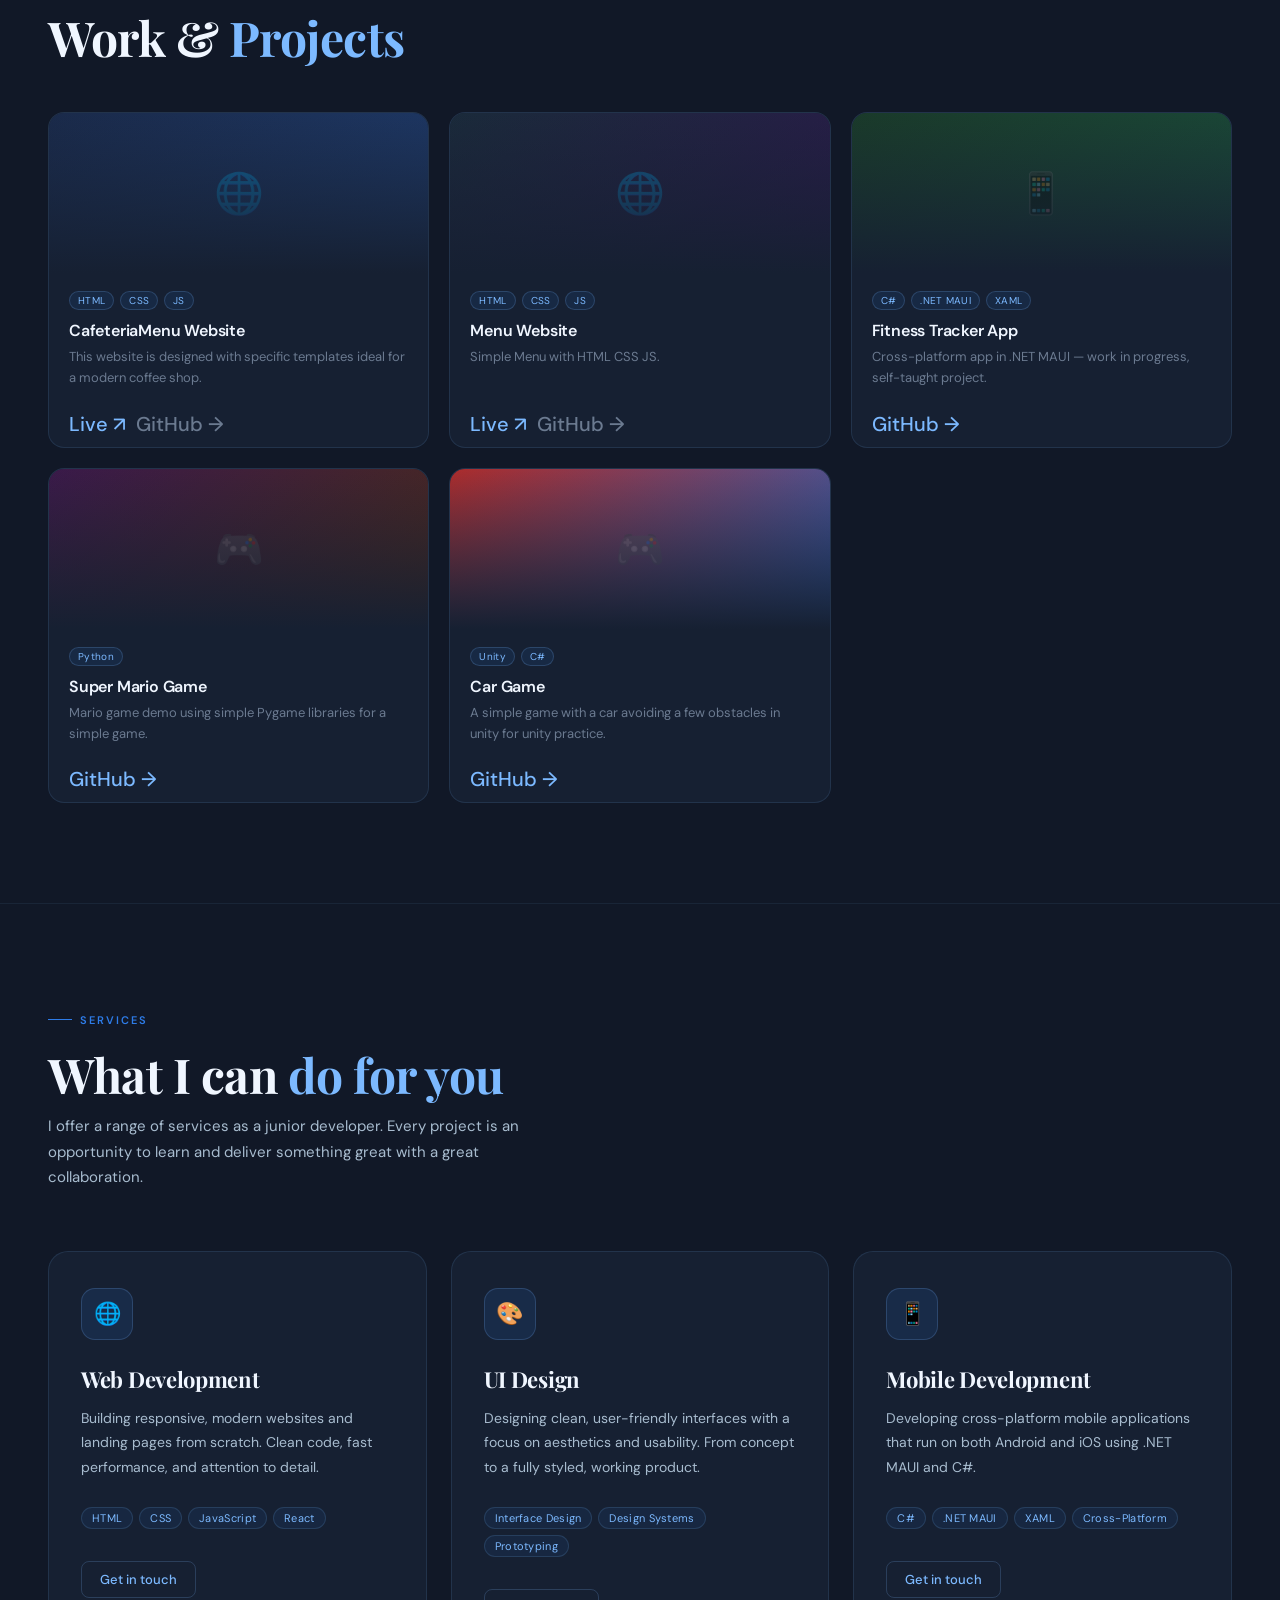
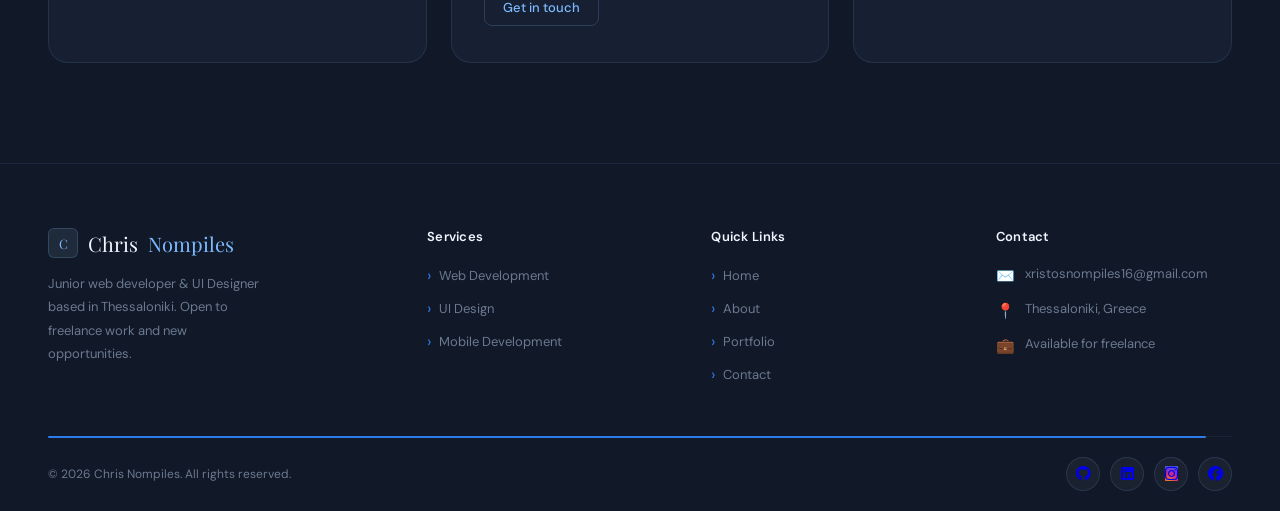
==== commit e789de1b: "fix and change rgb color for instagram link" ====
--- a/index.html
+++ b/index.html
@@ -394,7 +394,7 @@
                     <i class="fa-brands fa-linkedin"></i>
                 </a>
                 <a href="https://instagram.com/xristos_n21" target="_blank" class="footer-social-btn instagram">
-                    <i class="fa-brands fa-instagram"></i>
+                    <i class="fa-brands fa-instagram instagram-gradient"></i>
                 </a>
                 <a href="https://www.facebook.com/profile.php?id=100079959027484" target="_blank" class="footer-social-btn facebook">
                     <i class="fa-brands fa-facebook"></i>
--- a/style.css
+++ b/style.css
@@ -61,7 +61,7 @@
     box-shadow: 0 10px 30px rgba(0, 0, 0, 0.25);
     max-width: 600px;
     overflow: hidden;
-    transition: all 0.6s cubic-bezier(0.25, 1, 0.5, 1);
+    transition: all 1.4s cubic-bezier(0.16, 1, 0.3, 1);
 }
 
 /* The Burger icon that only appears on the scroll */
@@ -106,56 +106,62 @@
 
 /* Scroll status, Transform into a Ball */
 
-.ribbit-nav.scrolled {
-    left: calc(100% - 110px);
-    right: 50px;
-    width: 60px;
-    height: 60px;
-    border-radius: 50%;
-    padding: 0;
-    justify-content: center;
-    background: #000;
-}
-
-.ribbit-nav.scrolled .nav-links {
-    opacity: 0;
-    visibility: hidden;
-    position: absolute; /* Για να μην επηρεάζουν το μέγεθος της μπάλας */
-    pointer-events: none;
-}
-
-.ribbit-nav.scrolled .nav-trigger {
-    width: 50px;
-    height: 50px;
-    opacity: 1;
-}
-
-.ribbit-nav.scrolled:hover,
-.ribbit-nav.scrolled.js-open {
-    left: calc(100% - 450px); /* Ανοίγει προς τα αριστερά, μένοντας στη δεξιά πλευρά */
-    width: 400px; /* Το πλάτος που θέλεις να έχει όταν είναι ανοιχτό */
-    right: 50px;
-    border-radius: 30px;
-    padding: 0 30px;
-}
-
-.ribbit-nav.scrolled:hover .nav-links,
-.ribbit-nav.scrolled.js-open .nav-links {
-    opacity: 1;
-    visibility: visible;
-    pointer-events: auto;
-    position: relative;
-    /* Μικρή καθυστέρηση για να προλάβει να μεγαλώσει η μπάρα */
-    transition: opacity 0.4s ease 0.2s, visibility 0.4s ease 0.2s; 
-}
-
-/* Hide burger when menu is open */
-
-.ribbit-nav.scrolled.js-open .nav-trigger,
-.ribbit-nav.scrolled:hover .nav-trigger {
-    width: 0;
-    opacity: 0;
-    visibility: hidden;
+@media (min-width: 769px) {
+
+    /* Shrinks to a circle top-right */
+
+    .ribbit-nav.scrolled {
+        left: calc(100% - 110px);
+        right: 50px;
+        width: 60px;
+        height: 60px;
+        border-radius: 50%;
+        padding: 0;
+        justify-content: center;
+        background: rgba(124, 185, 255, 0.15);
+    }
+
+    .ribbit-nav.scrolled .nav-links {
+        opacity: 0;
+        visibility: hidden;
+        position: absolute;
+        pointer-events: none;
+        transition: opacity 0.4s ease, visibility 0.4s ease;
+}
+
+    .ribbit-nav.scrolled .nav-trigger {
+        width: 50px;
+        height: 50px;
+        opacity: 1;
+}
+
+    /* Expands to the left on hover */
+    
+    .ribbit-nav.scrolled:hover {
+        left: calc(100% - 450px);
+        right: 50px;
+        width: auto;
+        max-width: 600px;
+        border-radius: 30px;
+        padding: 0 25px;
+    }
+
+    .ribbit-nav.scrolled:hover .nav-links {
+        opacity: 1;
+        visibility: visible;
+        pointer-events: auto;
+        position: relative;
+        transition: opacity 0.5s ease 0.4s, visibility 0.5s ease 0.4s;
+}
+
+    /* Hide burger when menu is open */
+
+    .ribbit-nav.scrolled:hover .nav-trigger,
+    .ribbit-nav.scrolled.js-open .nav-trigger {
+        width: 0;
+        opacity: 0;
+        visibility: hidden;
+    }
 }
 
 .burger-bar {
@@ -725,32 +731,32 @@
 
 /* Portfolio Section */
 
-.portofolio {
+.portfolio {
     position: relative;
     z-index: 1;
     padding: 100px 48px;
     border-top: 0.5px solid rgba(124, 185, 255, 0.08);
 }
 
-.portofolio-header {
+.portfolio-header {
     display: flex;
     align-items: flex-end;
     justify-content: space-between;
     margin-bottom: 48px;
 }
 
-.portofolio-header h2 {
+.portfolio-header h2 {
     font-family: 'Playfair Display', serif;
     font-size: clamp(32px, 4vw, 48px);
     letter-spacing: -0.5px;
     line-height: 1.1;
 }
 
-.portofolio-header h2 span {
+.portfolio-header h2 span {
     color: var(--accent-light);
 }
 
-.portofolio-grid {
+.portfolio-grid {
     display: grid;
     grid-template-columns: repeat(3, 1fr);
     gap: 20px;
@@ -765,6 +771,8 @@
     overflow: hidden;
     transition: transform 0.2s, box-shadow 0.2s;
     cursor: pointer;
+    display: flex;
+    flex-direction: column;
 }
 
 .project-card:hover {
@@ -799,6 +807,9 @@
 
 .project-info {
     padding: 18px 20px;
+    display: flex;
+    flex-direction: column;
+    flex: 1;
 }
 
 .project-tags  {
@@ -836,10 +847,13 @@
 .project-links {
     display: flex;
     gap: 10px;
+    margin-top: auto;
+    position: relative;
+    top: 8px;
 }
 
 .project-link {
-    font-size: 12px;
+    font-size: 20px;
     color: var(--accent-light);
     text-decoration: none;
     font-weight: 500;
@@ -1051,10 +1065,12 @@
 }
 
 .footer-accent-line {
-    width: 36px;
+    width: 350%;
     height: 2px;
     background: var(--accent);
     border-radius: 2px;
+    position: relative;
+    top: 50px;
 }
 
 /* Column titles */
@@ -1171,6 +1187,11 @@
 .footer-social-btn.instagram:hover { background: linear-gradient(45deg, #f09433, #e6683c, #dc2743); border-color: #e6683c; }
 .footer-social-btn.facebook:hover { background: #1877f2; border-color: #1877f2; }
 
+.instagram-gradient {
+    background: radial-gradient(circle at 30% 107%, rgb(254, 218, 117) 0%, rgb(250, 126, 30) 5%, rgb(214, 41, 118) 45%, rgb(150, 47, 191) 60%, rgb(79, 91, 213) 90%);
+    display: inline-block;
+}
+
 /* Responsive - Tablet (max 1024px)*/
 
 @media (max-width: 1024px) {
@@ -1202,11 +1223,11 @@
 
     /* Portfolio */
 
-    .portofolio {
+    .portfolio {
         padding: 80px 32px;
     }
 
-    .portofolio-grid {
+    .portfolio-grid {
         grid-template-columns: repeat(2, 1fr);
     }
 
@@ -1224,6 +1245,13 @@
 
     .site-footer {
         padding: 48px 32px 0;
+    }
+
+    .footer-accent-line {
+        width: 210%;
+        height: 2px;
+        position: relative;
+        top: 150%;
     }
 
     .footer-top {
@@ -1235,77 +1263,96 @@
 /*Responsive - Mobile (max 768px)*/
 
 @media (max-width: 768px) {
+
+    /* Base state: open pill at bottom center */
+    
     .ribbit-nav {
-        background: rgba(17, 24, 39, 0.96);   
+        position: fixed;
+        top: 20px;
+        right: 20px;
+        bottom: auto;
+        left: auto;
+        transform: none;
+        width: max-content;
+        max-width: calc(100vw - 40px);
+        height: 50px;
+        border-radius: 30px;
+        padding: 0 20px;
+        background: rgba(17, 24, 39, 0.96);
         border: 0.5px solid rgba(124, 185, 255, 0.2);
-        bottom: 20px;
-        left: 50%;
-        right: auto;
-        transform: translateX(-50%);
-        top: auto;
-        width: max-content;
-        max-width: calc(100vw - 15px);
-    }
+        box-sizing: border-box;
+        overflow: hidden;
+}
+
+    .ribbit-nav .nav-links {
+    display: flex;
+    gap: 16px;
+    }
+
+    /* Scrolled state: shrinks to a ball, stays bottom center */
 
     .ribbit-nav.scrolled {
+        left: auto;
+        bottom: auto;
+        right: 20px;
+        top: 20px;
+        transform: none;
         width: 56px;
         height: 56px;
-        left: 50%;
-        transform: translateX(-50%);
-    }
-
-    .ribbit-nav.scrolled:hover {
-        max-width: 600px;
-        padding: 0 25px;
-        border-radius: 30px;
-        width: auto;
-    }
-
-    .ribbit-nav.scrolled:hover .nav-links {
-        opacity: 1;
-        pointer-events: auto;
-    }
-
-    .ribbit-nav.scrolled:hover .nav-trigger {
-        width: 0;
-        opacity: 0;
-    }
+        border-radius: 50%;
+        padding: 0;
+        background: rgba(124, 185, 255, 0.15);
+    }
+
+    /* Hide links when ball */
 
     .ribbit-nav.scrolled .nav-links {
         opacity: 0;
         visibility: hidden;
+        position: absolute;
         pointer-events: none;
     }
+
+    /* Show burger when ball */
 
     .ribbit-nav.scrolled .nav-trigger {
         display: flex;
-        width: 50px;
+        width: 56px;
+        height: 56px;
+        opacity: 1;
+    }
+
+    /* Tapped open: expands back to pill, stays bottom center */
+
+    .ribbit-nav.scrolled.js-open {
+        left: auto;
+        right: 20px;
+        top: 20px;
+        bottom: auto;
+        transform: none;
+        width: max-content;
+        max-width: calc(100vw - 40px);
         height: 50px;
-        opacity: 1;
-    }
-
-    .ribbit-nav.scrolled.js-open {
-        width: max-content;
-        height: 50px;
-        max-width: calc(100vw - 40px);
-        left: 50% !important;
-        right: auto !important;
-        top: auto !important;
-        bottom: 20px !important;
-        transform: translateX(-50%) !important;
+        border-radius: 30px;
         padding: 0 20px;
-        border-radius: 30px;
-    }
+        background: rgba(17, 24, 39, 0.96);
+        box-sizing: border-box;
+    }
+
+    /* Show links when open */
 
     .ribbit-nav.scrolled.js-open .nav-links {
         opacity: 1;
+        visibility: visible;
+        position: relative;
         pointer-events: auto;
-        gap: 15px;
-    }
+        gap: 16px;
+    }
+
+    /* Hide burger when open */
 
     .ribbit-nav.scrolled.js-open .nav-trigger {
-        width: 0;
-        opacity: 0;
+        display: none;
     }
 
     /* Hero */
@@ -1369,11 +1416,11 @@
 
     /* Portfolio */
 
-    .portofolio {
+    .portfolio {
         padding: 60px 20px;
     }
 
-    .portofolio-grid {
+    .portfolio-grid {
         grid-template-columns: 1fr;
     }
 
@@ -1405,6 +1452,13 @@
         padding: 20px 0 24px;
     }
 
+    .footer-accent-line {
+        width: 100%;
+        height: 2px;
+        position: relative;
+        top: 348%;
+    }
+
     .footer-socials {
         justify-content: center;
     }
@@ -1413,7 +1467,7 @@
         justify-content: center;
     }
 
-    .portofolio-header h2,
+    .portfolio-header h2,
     .services-header h2 {
         font-size: clamp(28px, 7vw, 40px);
     }
